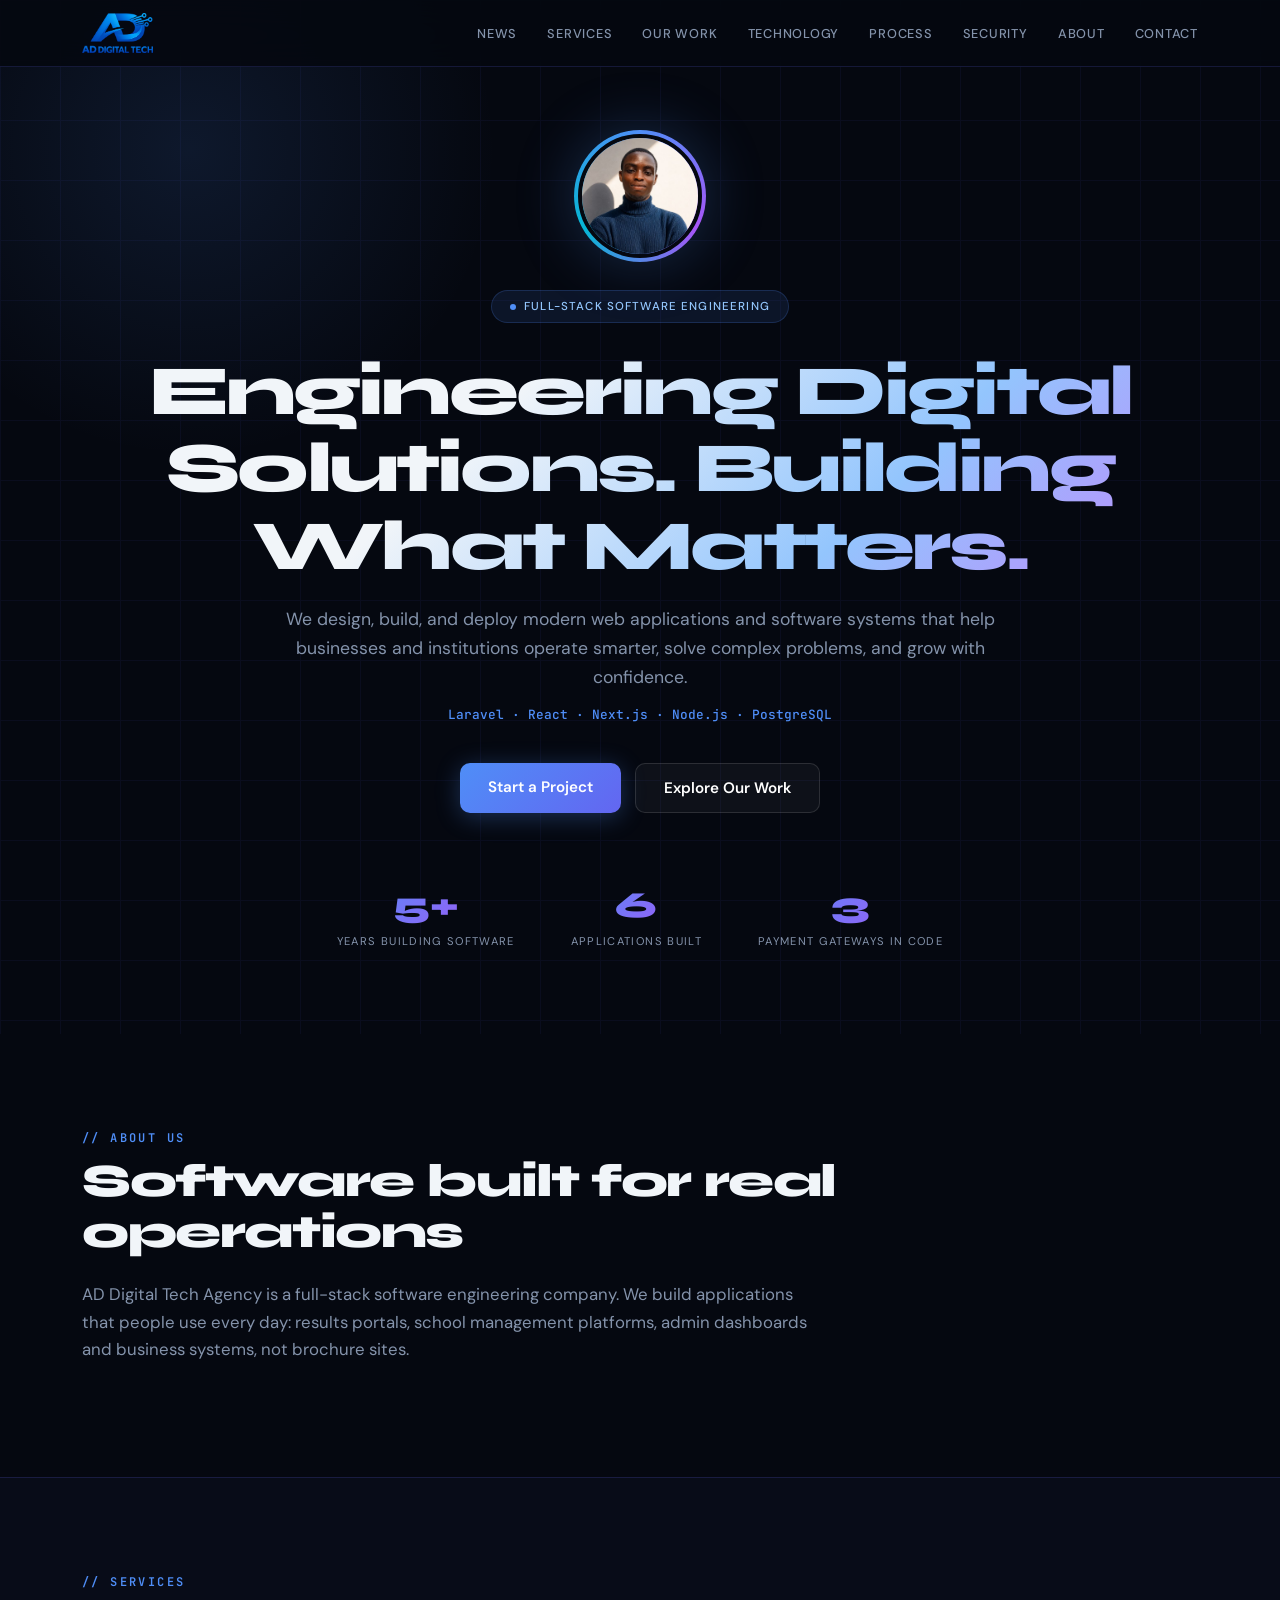
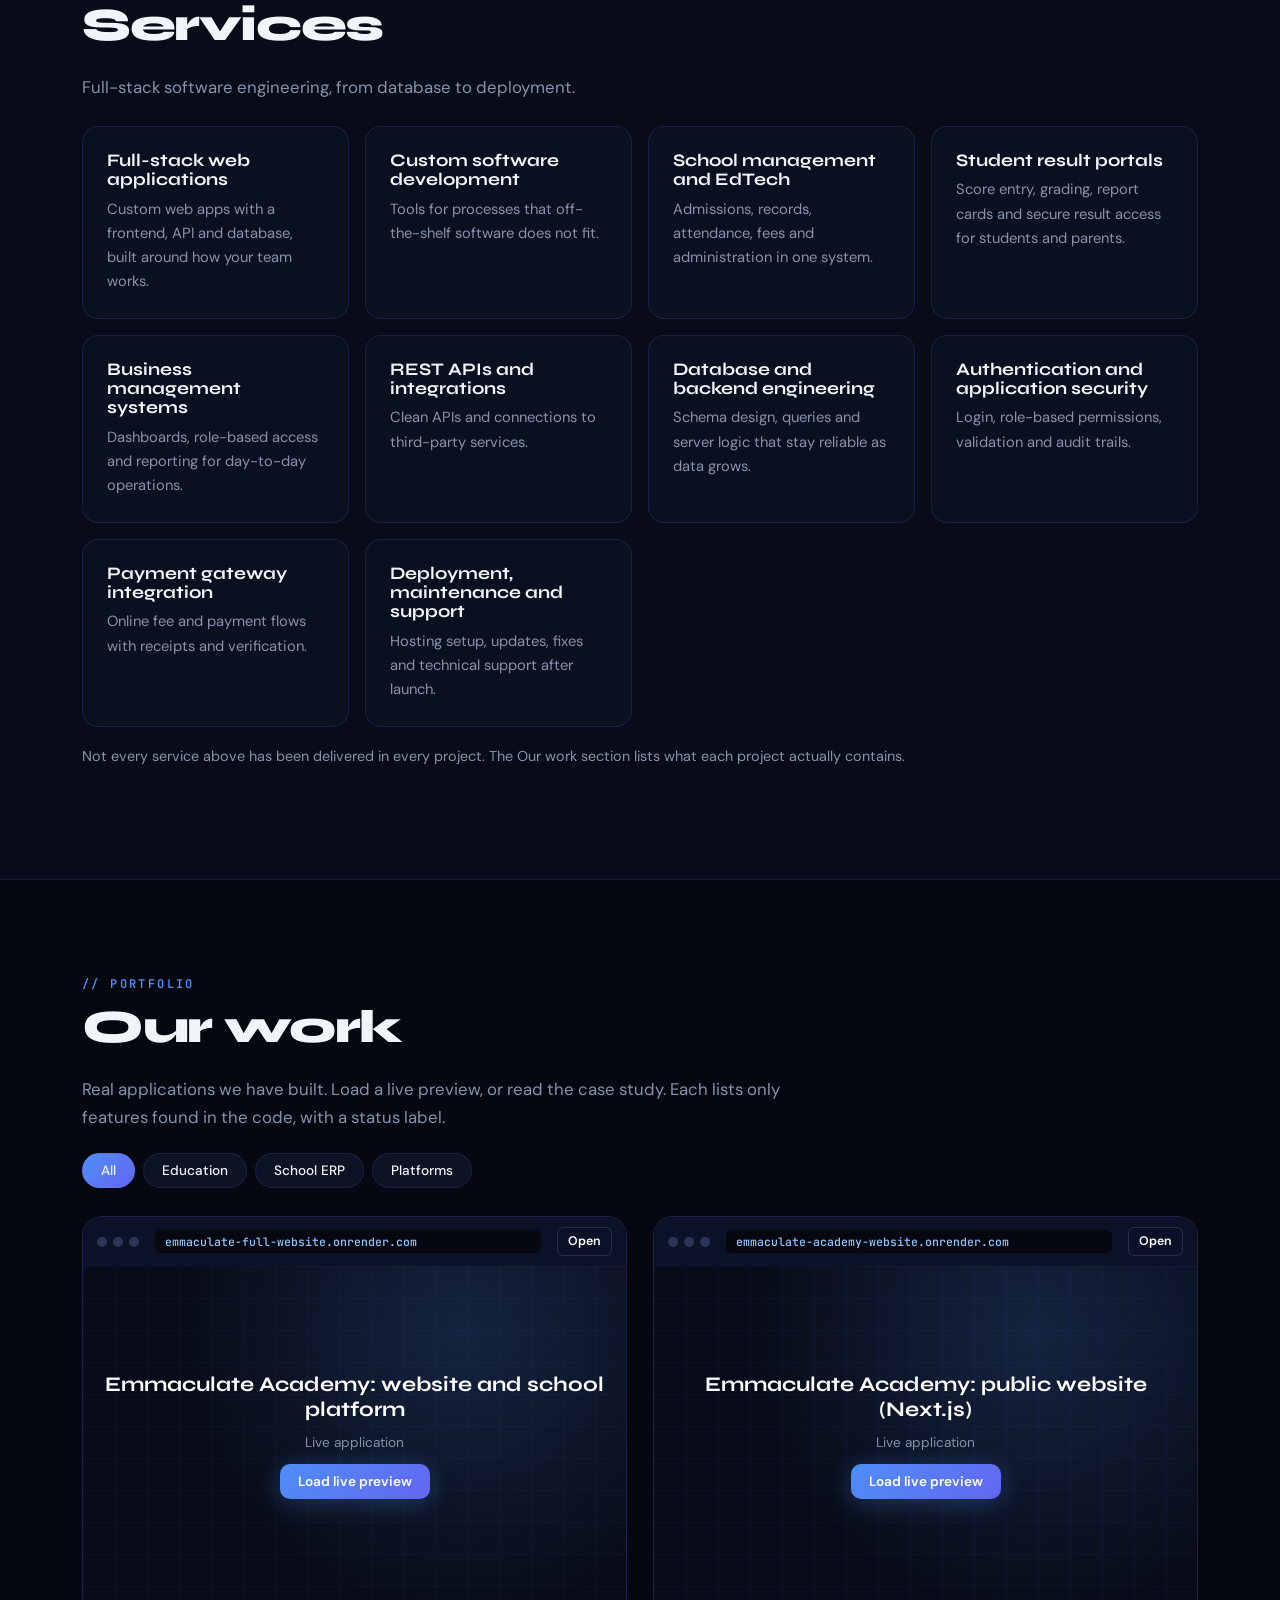
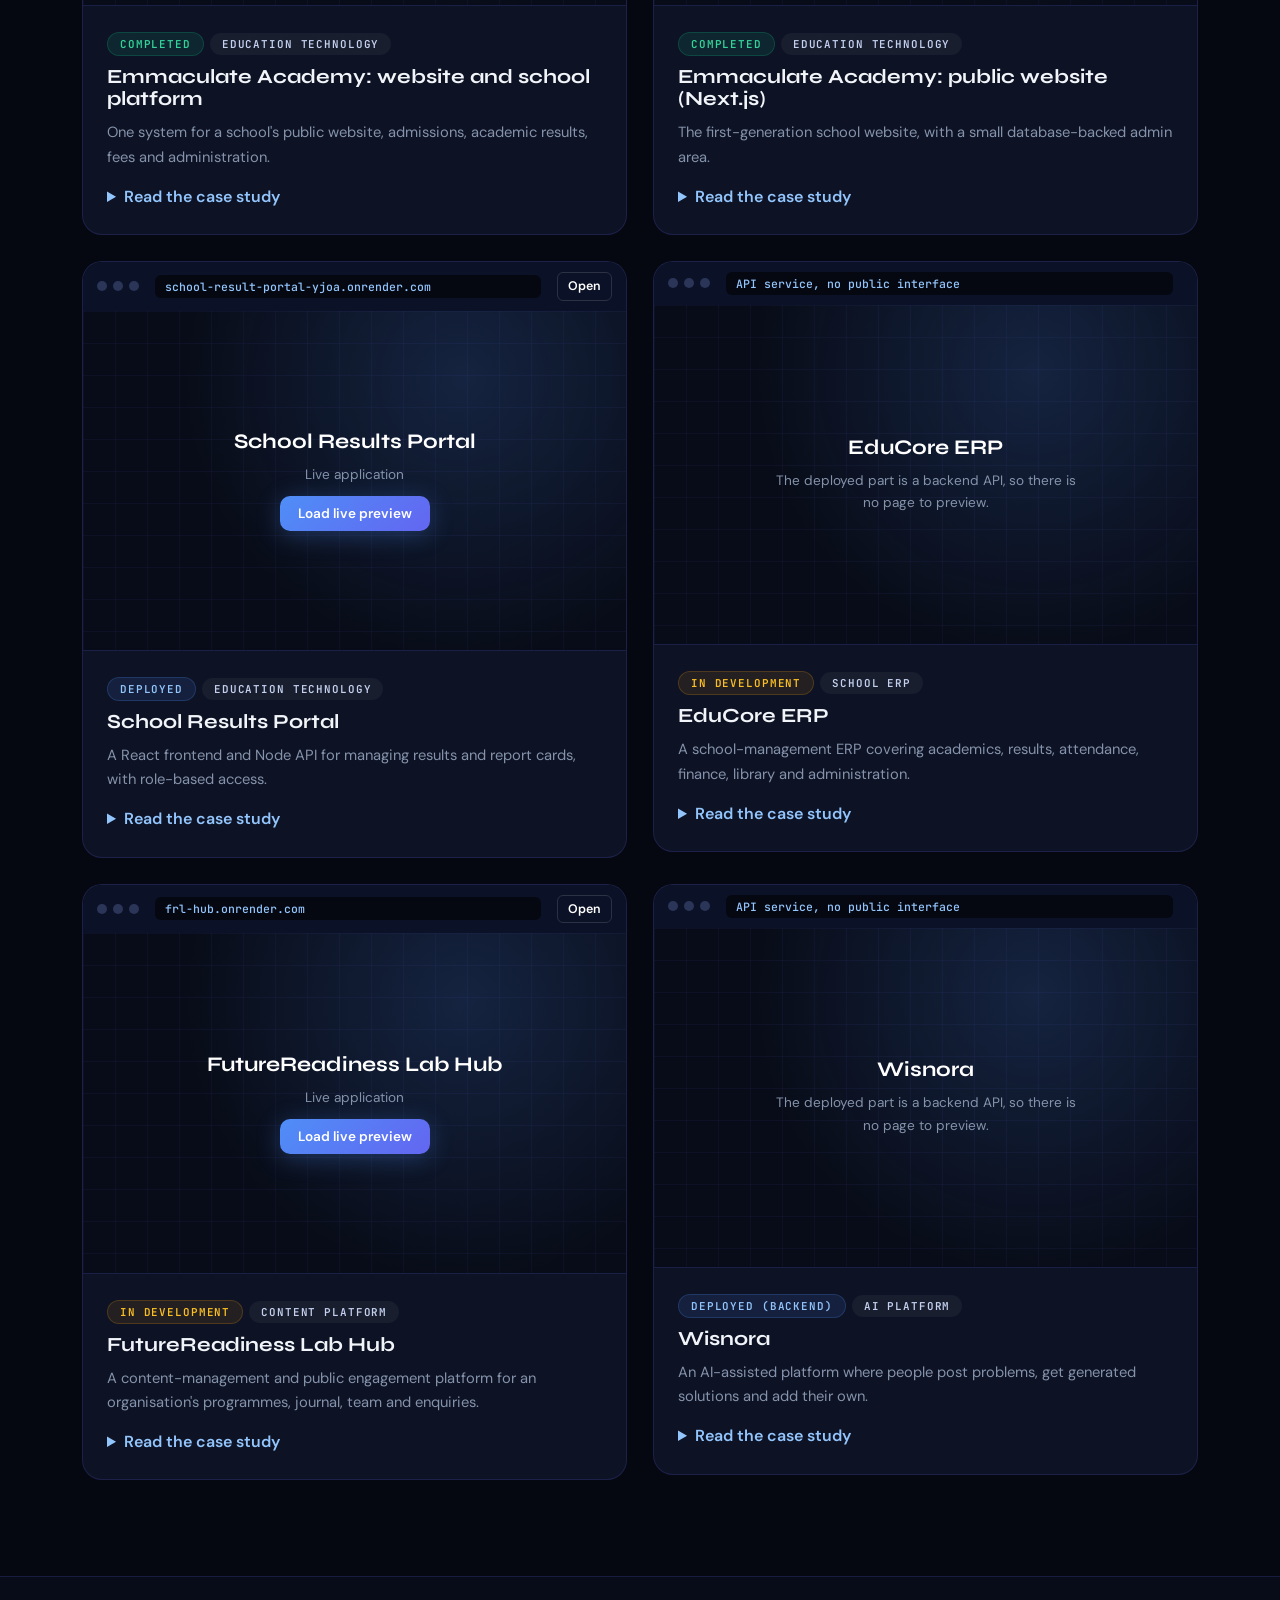
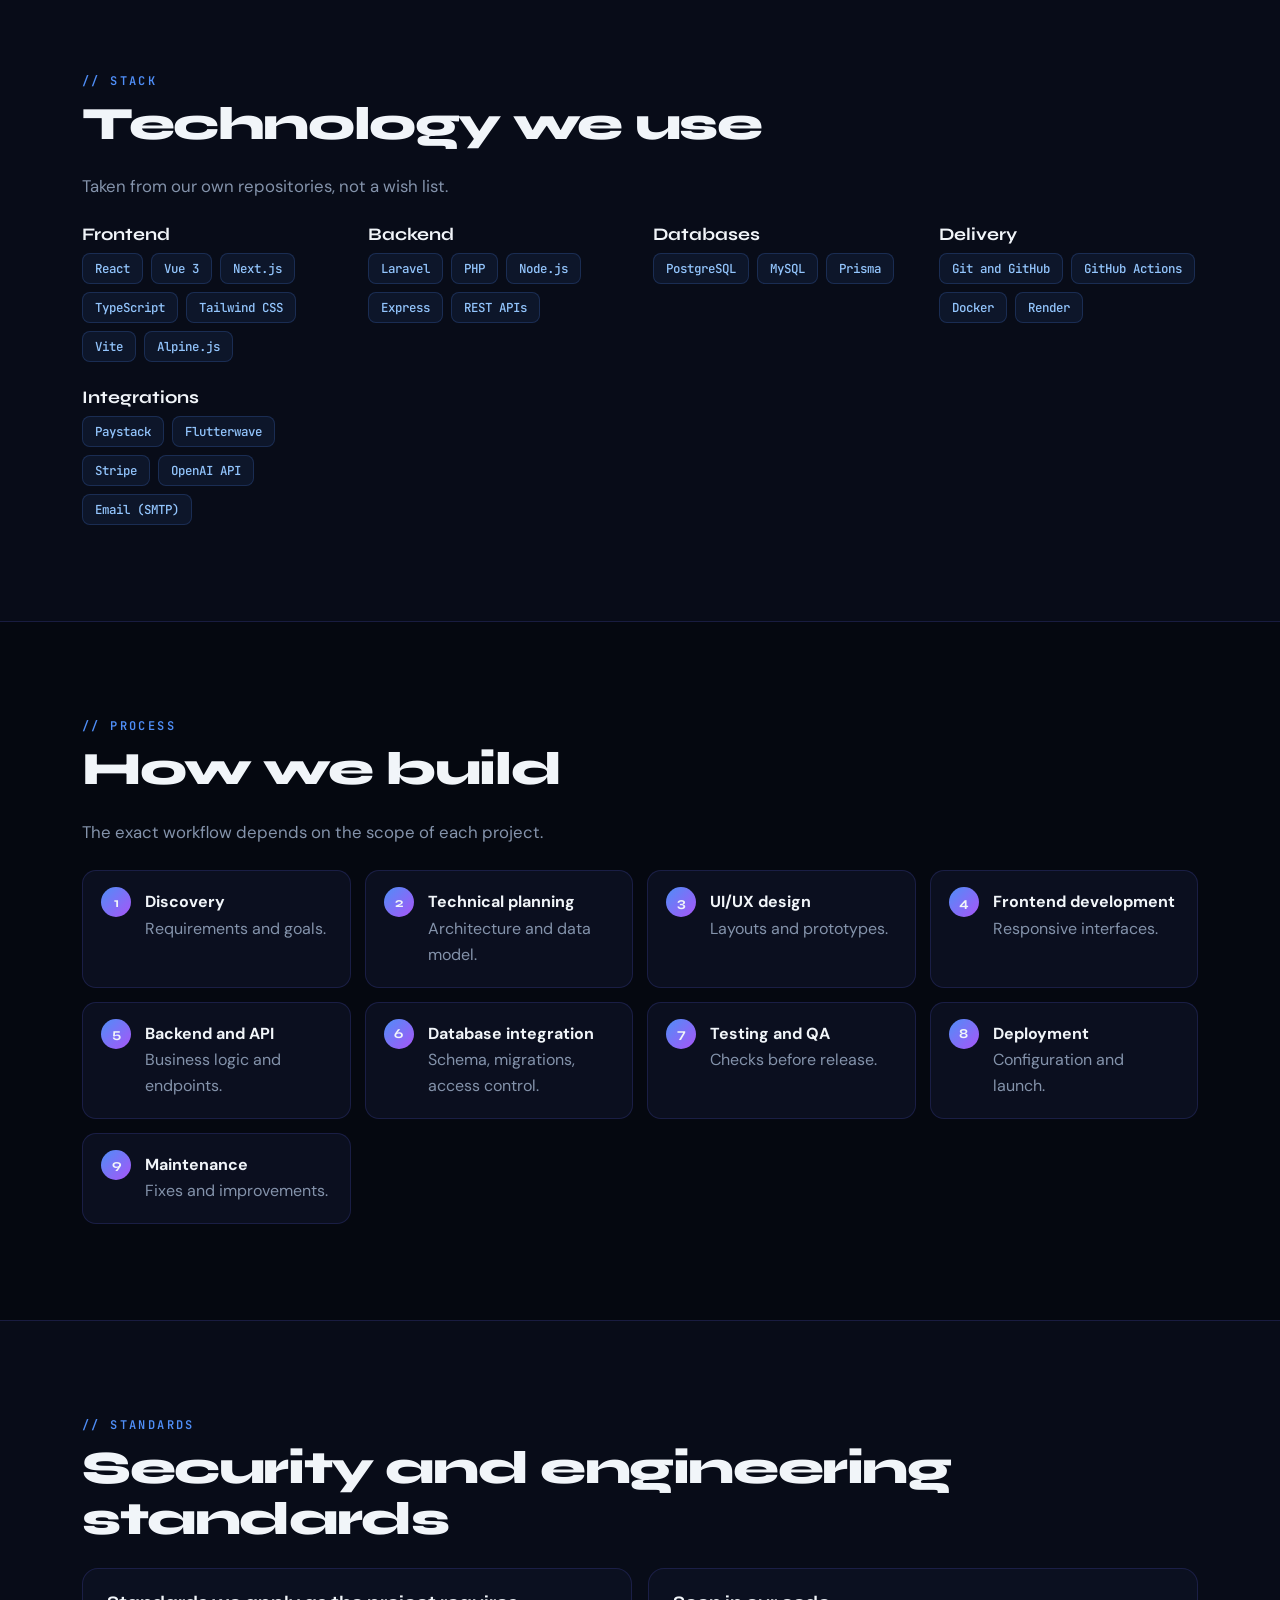
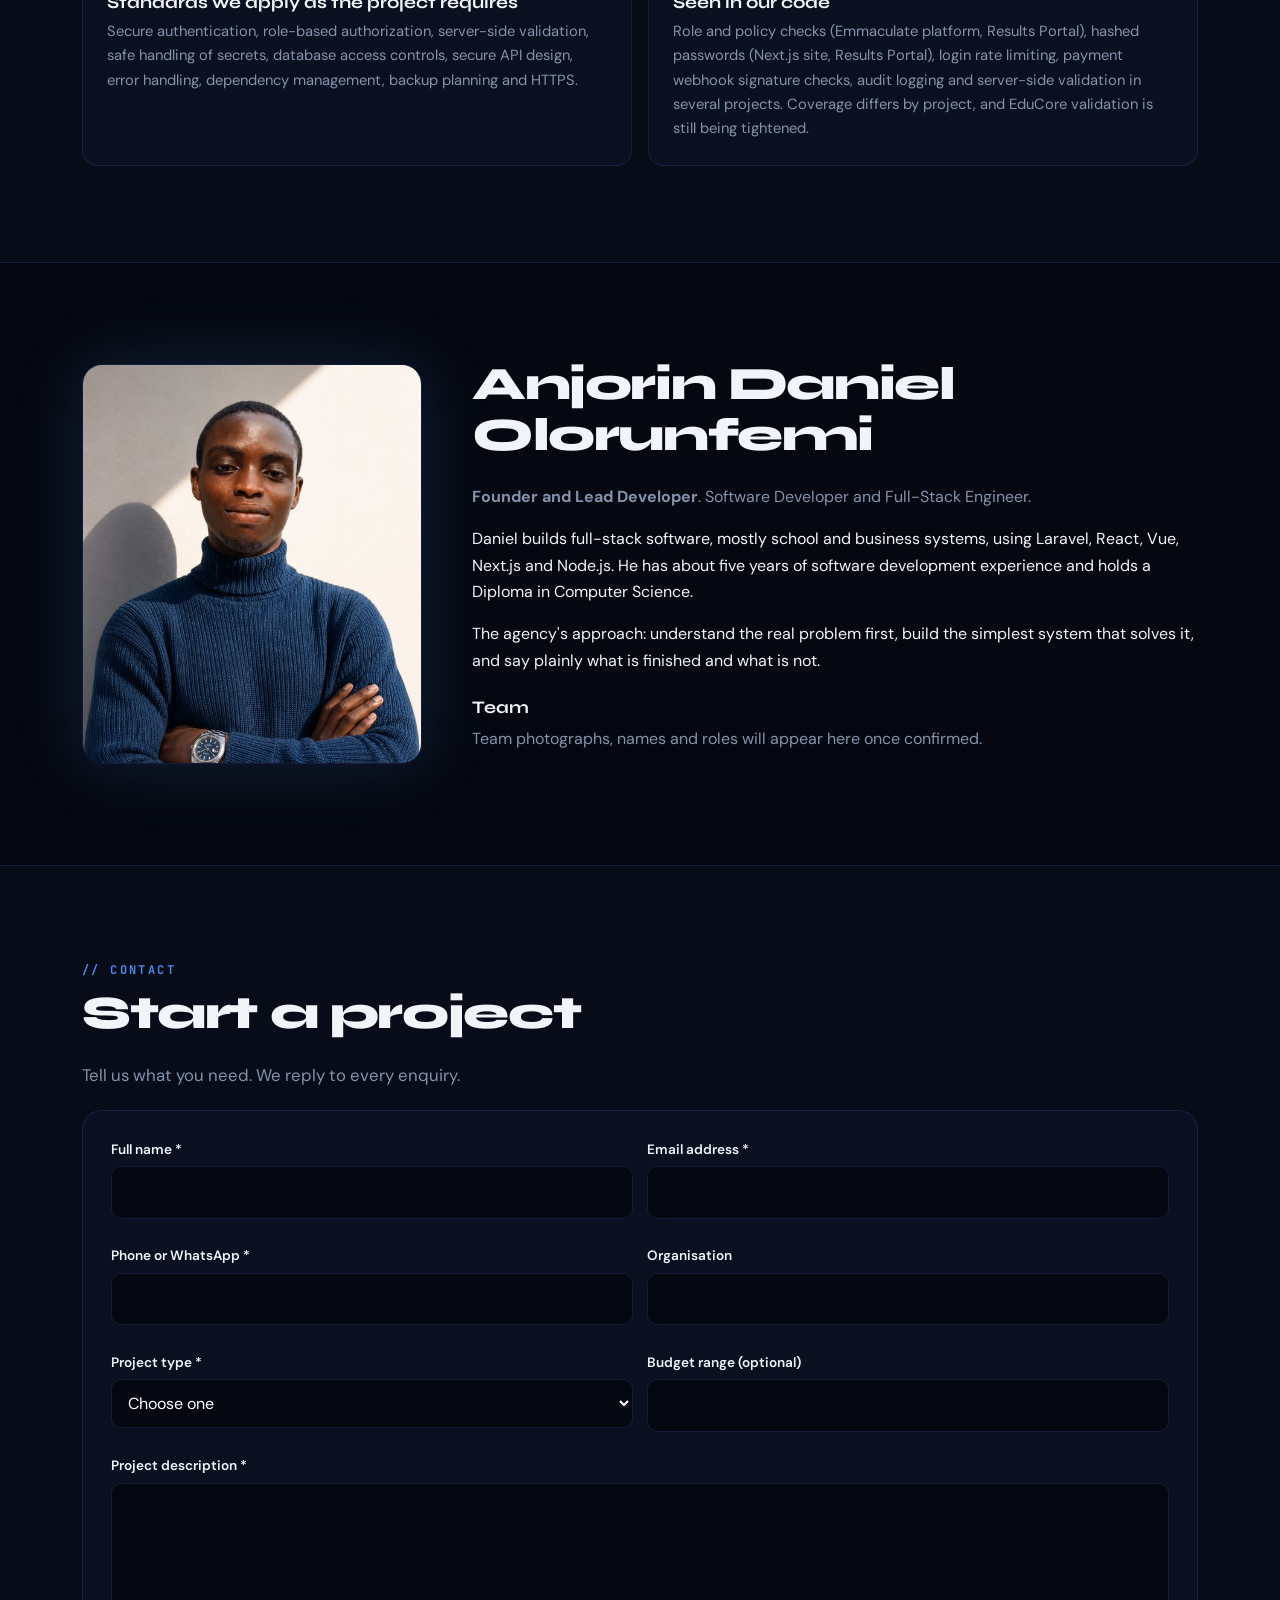
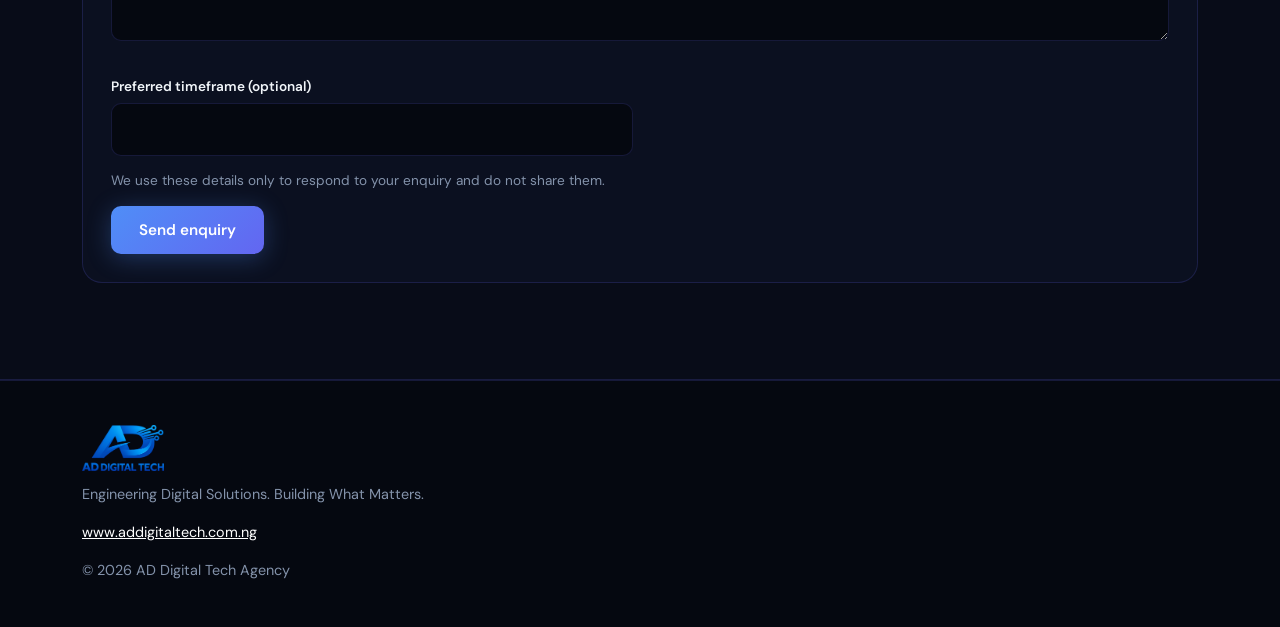
==== index.html @ 88098515 "Add portfolio" ====
<!DOCTYPE html>
<html lang="en">
<head>
<meta charset="utf-8">
<meta name="viewport" content="width=device-width, initial-scale=1, viewport-fit=cover">
<title>AD Digital Tech Agency | Full-Stack Software Engineering</title>
<meta name="description" content="AD Digital Tech Agency designs, builds and deploys web applications and software systems for schools, businesses and organisations.">
<meta property="og:title" content="AD Digital Tech Agency">
<meta property="og:description" content="Engineering Digital Solutions. Building What Matters.">
<meta property="og:type" content="website">
<meta property="og:url" content="https://www.addigitaltech.com.ng">
<meta name="theme-color" content="#050810">
<link rel="icon" href="assets/favicon.png">
<link rel="alternate" type="application/rss+xml" title="AD Digital Tech news" href="api/feed.php">
<link rel="preconnect" href="https://fonts.googleapis.com">
<link rel="stylesheet" href="https://fonts.googleapis.com/css2?family=Syne:wght@700;800&family=DM+Sans:wght@400;500;600&family=JetBrains+Mono:wght@500;600&display=swap">
<link rel="stylesheet" href="assets/site.css">
</head>
<body>
<header>
<div class="w">
<a href="#top" aria-label="AD Digital Tech home"><img src="assets/logo.png" alt="AD Digital Tech logo" width="72" height="40"></a>
<button class="menu" aria-expanded="false" aria-controls="nav">Menu</button>
<nav id="nav" aria-label="Main"><ul>
<li><a href="#news">News</a></li><li><a href="#services">Services</a></li><li><a href="#work">Our work</a></li><li><a href="#stack">Technology</a></li><li><a href="#process">Process</a></li><li><a href="#security">Security</a></li><li><a href="#about">About</a></li><li><a href="#contact">Contact</a></li>
</ul></nav>
</div>
</header>
<main id="top">
<div class="hero"><div class="w">
<div class="av"><img src="assets/founder.jpg" alt="Anjorin Daniel Olorunfemi, founder of AD Digital Tech Agency" width="124" height="124"></div>
<div class="badge"><i></i>Full-stack software engineering</div>
<h1>Engineering Digital Solutions. Building What Matters.</h1>
<p class="lead">We design, build, and deploy modern web applications and software systems that help businesses and institutions operate smarter, solve complex problems, and grow with confidence.</p>
<p class="mono">Laravel · React · Next.js · Node.js · PostgreSQL</p>
<div class="cta"><a class="btn p" href="#contact">Start a Project</a><a class="btn s" href="#work">Explore Our Work</a></div>
<div class="stats"><div><b>5+</b><span>Years building software</span></div><div><b>6</b><span>Applications built</span></div><div><b>3</b><span>Payment gateways in code</span></div></div>
</div></div>

<section><div class="w">
<div class="lab">// about us</div><h2>Software built for real operations</h2>
<p class="lead">AD Digital Tech Agency is a full-stack software engineering company. We build applications that people use every day: results portals, school management platforms, admin dashboards and business systems, not brochure sites.</p>
</div></section>

<section id="news" hidden><div class="w">
<div class="lab">// technology news</div>
<div class="rowh"><h2 style="margin:0">Technology news</h2><a href="news.html">All news &rarr;</a></div>
<div class="ng" id="ulist"></div>
</div></section>

<section class="alt" id="services"><div class="w">
<div class="lab">// services</div><h2>Services</h2>
<p class="lead mut">Full-stack software engineering, from database to deployment.</p>
<div class="grid" style="margin-top:24px">
<div class="card"><h3>Full-stack web applications</h3><p>Custom web apps with a frontend, API and database, built around how your team works.</p></div>
<div class="card"><h3>Custom software development</h3><p>Tools for processes that off-the-shelf software does not fit.</p></div>
<div class="card"><h3>School management and EdTech</h3><p>Admissions, records, attendance, fees and administration in one system.</p></div>
<div class="card"><h3>Student result portals</h3><p>Score entry, grading, report cards and secure result access for students and parents.</p></div>
<div class="card"><h3>Business management systems</h3><p>Dashboards, role-based access and reporting for day-to-day operations.</p></div>
<div class="card"><h3>REST APIs and integrations</h3><p>Clean APIs and connections to third-party services.</p></div>
<div class="card"><h3>Database and backend engineering</h3><p>Schema design, queries and server logic that stay reliable as data grows.</p></div>
<div class="card"><h3>Authentication and application security</h3><p>Login, role-based permissions, validation and audit trails.</p></div>
<div class="card"><h3>Payment gateway integration</h3><p>Online fee and payment flows with receipts and verification.</p></div>
<div class="card"><h3>Deployment, maintenance and support</h3><p>Hosting setup, updates, fixes and technical support after launch.</p></div>
</div>
<p class="mut" style="margin-top:18px;font-size:.9rem">Not every service above has been delivered in every project. The Our work section lists what each project actually contains.</p>
</div></section>

<section id="work"><div class="w">
<div class="lab">// portfolio</div><h2>Our work</h2>
<p class="lead mut">Real applications we have built. Load a live preview, or read the case study. Each lists only features found in the code, with a status label.</p>
<div class="filters" role="group" aria-label="Filter projects">
<button aria-pressed="true" data-f="all">All</button><button aria-pressed="false" data-f="edu">Education</button><button aria-pressed="false" data-f="erp">School ERP</button><button aria-pressed="false" data-f="platform">Platforms</button>
</div>

<div class="pg"><article class="proj" data-c="edu"><div class="frame"><div class="chrome"><i></i><i></i><i></i><span class="url">emmaculate-full-website.onrender.com</span><a href="https://emmaculate-full-website.onrender.com" target="_blank" rel="noopener" aria-label="Open Emmaculate Academy: website and school platform in a new tab">Open</a></div><div class="vp" data-src="https://emmaculate-full-website.onrender.com" data-name="Emmaculate Academy: website and school platform"><div class="ph"><b>Emmaculate Academy: website and school platform</b><span>Live application</span><button class="btn p load" type="button">Load live preview</button></div></div></div><div class="body">
<span class="tag live">Completed</span><span class="tag">Education technology</span>
<h3>Emmaculate Academy: website and school platform</h3>
<p>One system for a school's public website, admissions, academic results, fees and administration.</p>
<details><summary>Read the case study</summary>
<dl>
<dt>Problem</dt><dd>Schools often split their website, results and fee collection across separate tools, so staff re-enter data and parents struggle to find information.</dd>
<dt>Solution</dt><dd>A Laravel platform with an editable public site, role-based admin, result publishing and online payments, built as the successor to our earlier Next.js school website.</dd>
<dt>Features in the code</dt>
<dd><ul><li>Editable public website and news/events through a Filament admin</li><li>Roles for Super Admin, Website Admin, Content Editor, Results Admin, Finance Admin, Teacher, Student and Parent</li><li>Student records with IDs and CSV import, classes and academic sessions</li><li>Result entry, grading, positions, cumulative results, remarks and publishing</li><li>Student and parent result checking, PIN slips and report-card PDFs</li><li>Paystack and Flutterwave payment flows with receipts, and fee-based result holds</li><li>Promotion and graduation archive, audit logging, newsletter and email</li></ul></dd>
<dt>Engineering notes</dt><dd>Domain-oriented Laravel code; separate public, admin, portal, API and webhook routes; policies and server-side role checks; payment verification with webhook signature and idempotency handling; automated tests on SQLite, MySQL and PostgreSQL through GitHub Actions.</dd>
<dt>Technologies</dt><dd>Laravel 12, PHP 8.3, Blade, Tailwind CSS, Alpine.js, Vite, MySQL/PostgreSQL, Filament, Docker</dd>
<dt>Public site</dt><dd><a href="https://www.emmaculateacademy.com" rel="noopener">emmaculateacademy.com</a></dd>
</dl></details>
</div></article>

<article class="proj" data-c="edu"><div class="frame"><div class="chrome"><i></i><i></i><i></i><span class="url">emmaculate-academy-website.onrender.com</span><a href="https://emmaculate-academy-website.onrender.com" target="_blank" rel="noopener" aria-label="Open Emmaculate Academy: public website (Next.js) in a new tab">Open</a></div><div class="vp" data-src="https://emmaculate-academy-website.onrender.com" data-name="Emmaculate Academy: public website (Next.js)"><div class="ph"><b>Emmaculate Academy: public website (Next.js)</b><span>Live application</span><button class="btn p load" type="button">Load live preview</button></div></div></div><div class="body">
<span class="tag live">Completed</span><span class="tag">Education technology</span>
<h3>Emmaculate Academy: public website (Next.js)</h3>
<p>The first-generation school website, with a small database-backed admin area.</p>
<details><summary>Read the case study</summary>
<dl>
<dt>Features in the code</dt><dd><ul><li>Responsive pages for academics, admissions, leadership, gallery, news, events, FAQ and contact</li><li>Admin and Editor login, news management, editable site settings and user management</li><li>Contact API with validation and rate limiting, sitemap and Open Graph metadata</li></ul></dd>
<dt>Engineering notes</dt><dd>Zod validation, bcrypt passwords, HttpOnly session cookies, login lockout, audit logging and security headers.</dd>
<dt>Technologies</dt><dd>Next.js 14, React 18, TypeScript, Tailwind CSS, PostgreSQL, Render</dd>
</dl></details>
</div></article>

<article class="proj" data-c="edu"><div class="frame"><div class="chrome"><i></i><i></i><i></i><span class="url">school-result-portal-yjoa.onrender.com</span><a href="https://school-result-portal-yjoa.onrender.com" target="_blank" rel="noopener" aria-label="Open School Results Portal in a new tab">Open</a></div><div class="vp" data-src="https://school-result-portal-yjoa.onrender.com" data-name="School Results Portal"><div class="ph"><b>School Results Portal</b><span>Live application</span><button class="btn p load" type="button">Load live preview</button></div></div></div><div class="body">
<span class="tag dep">Deployed</span><span class="tag">Education technology</span>
<h3>School Results Portal</h3>
<p>A React frontend and Node API for managing results and report cards, with role-based access.</p>
<details><summary>Read the case study</summary>
<dl>
<dt>Problem</dt><dd>Schools need to record scores, compute grades and give students and parents safe access to results.</dd>
<dt>Features in the code</dt><dd><ul><li>JWT login for Admin, Teacher, Student and Parent</li><li>Management of students, teachers, classes, subjects, sessions and terms</li><li>CA1 to CA3 plus exam scoring with configurable grade bands</li><li>Affective and psychomotor ratings, teacher and principal remarks, result publishing</li><li>Cumulative third-term results and printable report cards with class statistics and charts</li><li>Photo and logo uploads, and an optional password-reset email flow</li></ul></dd>
<dt>Engineering notes</dt><dd>Separate frontend and API, PostgreSQL schema, ownership checks so teachers, students and parents see only their own data, hashed passwords, rate limiting and CORS configuration.</dd>
<dt>Technologies</dt><dd>React 18, TypeScript, Vite, Tailwind CSS, Recharts, Node.js, Express, PostgreSQL, Render</dd>
<dt>Note</dt><dd>Report cards print from the browser; there is no server-side PDF generator.</dd>
</dl></details>
</div></article>

<article class="proj" data-c="erp"><div class="frame"><div class="chrome"><i></i><i></i><i></i><span class="url">API service, no public interface</span></div><div class="vp"><div class="ph"><b>EduCore ERP</b><span>The deployed part is a backend API, so there is no page to preview.</span></div></div></div><div class="body">
<span class="tag dev">In development</span><span class="tag">School ERP</span>
<h3>EduCore ERP</h3>
<p>A school-management ERP covering academics, results, attendance, finance, library and administration.</p>
<details><summary>Read the case study</summary>
<dl>
<dt>Features in the code</dt><dd><ul><li>Students, teachers, classes and arms; configurable WAEC-style grading</li><li>Result entry, auto-grading, positions, locking and publishing</li><li>Attendance, invoices and payment records, library borrowing, announcements, course materials</li><li>Role-specific dashboards for admin, teacher, student, parent, accountant and librarian</li></ul></dd>
<dt>Engineering notes</dt><dd>Laravel API with 60+ documented endpoints, Sanctum authentication and a Vue 3 single-page app with role-based route guards.</dd>
<dt>Status</dt><dd>The backend is deployed. Code structure and input validation are still being tidied, and no online payment gateway is connected yet.</dd>
<dt>Technologies</dt><dd>Laravel 11, PHP 8.2, Vue 3, Pinia, Tailwind CSS, MySQL, Docker</dd>
</dl></details>
</div></article>

<article class="proj" data-c="platform"><div class="frame"><div class="chrome"><i></i><i></i><i></i><span class="url">frl-hub.onrender.com</span><a href="https://frl-hub.onrender.com" target="_blank" rel="noopener" aria-label="Open FutureReadiness Lab Hub in a new tab">Open</a></div><div class="vp" data-src="https://frl-hub.onrender.com" data-name="FutureReadiness Lab Hub"><div class="ph"><b>FutureReadiness Lab Hub</b><span>Live application</span><button class="btn p load" type="button">Load live preview</button></div></div></div><div class="body">
<span class="tag dev">In development</span><span class="tag">Content platform</span>
<h3>FutureReadiness Lab Hub</h3>
<p>A content-management and public engagement platform for an organisation's programmes, journal, team and enquiries.</p>
<details><summary>Read the case study</summary>
<dl>
<dt>Features in the code</dt><dd><ul><li>Admin login with a capability-based permission matrix and audit logs</li><li>Journal workflow from draft to publication, with a rich-text editor and version history</li><li>Programmes, events, resources, enquiries, partnership pipeline and team applications</li><li>Team IDs with QR verification and printable ID cards</li></ul></dd>
<dt>Technologies</dt><dd>Next.js, React, TypeScript, Prisma, PostgreSQL, NextAuth, Tailwind CSS</dd>
<dt>Status</dt><dd>Features are built, but the project is not production-ready. Email delivery and persistent file storage still need to be set up.</dd>
</dl></details>
</div></article>
<article class="proj" data-c="platform"><div class="frame"><div class="chrome"><i></i><i></i><i></i><span class="url">API service, no public interface</span></div><div class="vp"><div class="ph"><b>Wisnora</b><span>The deployed part is a backend API, so there is no page to preview.</span></div></div></div><div class="body">
<span class="tag dep">Deployed (backend)</span><span class="tag">AI platform</span>
<h3>Wisnora</h3>
<p>An AI-assisted platform where people post problems, get generated solutions and add their own.</p>
<details><summary>Read the case study</summary>
<dl>
<dt>Problem</dt><dd>People who face a problem often get scattered advice. Wisnora brings AI-generated answers and community solutions into one place.</dd>
<dt>Features in the code</dt><dd><ul><li>Registration, login and JWT-protected accounts</li><li>Problem posting, AI solution generation, community solutions, upvotes, comments and notifications</li><li>Stripe subscription checkout with a webhook route for premium features</li><li>Admin area with statistics, user and problem management and user banning</li></ul></dd>
<dt>Engineering notes</dt><dd>Separate Express API and Next.js frontend; Helmet, restricted CORS, global and login rate limits, input validation, bcrypt passwords and parameterised PostgreSQL queries.</dd>
<dt>Technologies</dt><dd>Next.js 14, React 18, Tailwind CSS, Node.js, Express, PostgreSQL, OpenAI API, Stripe, Render</dd>
<dt>Status</dt><dd>The backend is deployed. Moderation depth, AI cost controls and monitoring are not yet established.</dd>
</dl></details></div></article>
</div><p id="empty" class="mut" hidden>No projects in this category yet.</p>
</div></section>

<section class="alt" id="stack"><div class="w">
<div class="lab">// stack</div><h2>Technology we use</h2>
<p class="lead mut">Taken from our own repositories, not a wish list.</p>
<div class="stack" style="margin-top:24px">
<div><h3>Frontend</h3><div class="chips"><span>React</span><span>Vue 3</span><span>Next.js</span><span>TypeScript</span><span>Tailwind CSS</span><span>Vite</span><span>Alpine.js</span></div></div>
<div><h3>Backend</h3><div class="chips"><span>Laravel</span><span>PHP</span><span>Node.js</span><span>Express</span><span>REST APIs</span></div></div>
<div><h3>Databases</h3><div class="chips"><span>PostgreSQL</span><span>MySQL</span><span>Prisma</span></div></div>
<div><h3>Delivery</h3><div class="chips"><span>Git and GitHub</span><span>GitHub Actions</span><span>Docker</span><span>Render</span></div></div>
<div><h3>Integrations</h3><div class="chips"><span>Paystack</span><span>Flutterwave</span><span>Stripe</span><span>OpenAI API</span><span>Email (SMTP)</span></div></div>
</div>
</div></section>

<section id="process"><div class="w">
<div class="lab">// process</div><h2>How we build</h2>
<p class="lead mut">The exact workflow depends on the scope of each project.</p>
<ol class="steps" style="margin-top:24px">
<li><b>Discovery</b><br><span class="mut">Requirements and goals.</span></li>
<li><b>Technical planning</b><br><span class="mut">Architecture and data model.</span></li>
<li><b>UI/UX design</b><br><span class="mut">Layouts and prototypes.</span></li>
<li><b>Frontend development</b><br><span class="mut">Responsive interfaces.</span></li>
<li><b>Backend and API</b><br><span class="mut">Business logic and endpoints.</span></li>
<li><b>Database integration</b><br><span class="mut">Schema, migrations, access control.</span></li>
<li><b>Testing and QA</b><br><span class="mut">Checks before release.</span></li>
<li><b>Deployment</b><br><span class="mut">Configuration and launch.</span></li>
<li><b>Maintenance</b><br><span class="mut">Fixes and improvements.</span></li>
</ol>
</div></section>

<section class="alt" id="security"><div class="w">
<div class="lab">// standards</div><h2>Security and engineering standards</h2>
<div class="grid" style="margin-top:20px">
<div class="card"><h3>Standards we apply as the project requires</h3><p>Secure authentication, role-based authorization, server-side validation, safe handling of secrets, database access controls, secure API design, error handling, dependency management, backup planning and HTTPS.</p></div>
<div class="card"><h3>Seen in our code</h3><p>Role and policy checks (Emmaculate platform, Results Portal), hashed passwords (Next.js site, Results Portal), login rate limiting, payment webhook signature checks, audit logging and server-side validation in several projects. Coverage differs by project, and EduCore validation is still being tightened.</p></div>
</div>
</div></section>

<section id="about"><div class="w founder">
<img src="assets/founder.jpg" alt="Portrait of Anjorin Daniel Olorunfemi, founder of AD Digital Tech Agency" width="320" height="400" loading="lazy">
<div>
<h2>Anjorin Daniel Olorunfemi</h2>
<p class="mut"><b>Founder and Lead Developer</b>. Software Developer and Full-Stack Engineer.</p>
<p>Daniel builds full-stack software, mostly school and business systems, using Laravel, React, Vue, Next.js and Node.js. He has about five years of software development experience and holds a Diploma in Computer Science.</p>
<p>The agency's approach: understand the real problem first, build the simplest system that solves it, and say plainly what is finished and what is not.</p>
<h3 style="margin-top:24px">Team</h3>
<p class="mut">Team photographs, names and roles will appear here once confirmed.</p>
</div>
</div></section>

<section class="alt" id="contact"><div class="w">
<div class="lab">// contact</div><h2>Start a project</h2>
<p class="lead mut">Tell us what you need. We reply to every enquiry.</p>
<form id="f" novalidate style="margin-top:20px">
<div class="h"><label for="n">Full name *</label><input id="n" name="n" autocomplete="name" required><span class="err" data-for="n"></span></div>
<div class="h"><label for="e">Email address *</label><input id="e" name="e" type="email" autocomplete="email" required><span class="err" data-for="e"></span></div>
<div class="h"><label for="p">Phone or WhatsApp *</label><input id="p" name="p" type="tel" autocomplete="tel" required><span class="err" data-for="p"></span></div>
<div class="h"><label for="o">Organisation</label><input id="o" name="o" autocomplete="organization"></div>
<div class="h"><label for="t">Project type *</label><select id="t" name="t" required><option value="">Choose one</option><option>School management system</option><option>Result portal</option><option>Business management system</option><option>Web application</option><option>API or integration</option><option>Payment integration</option><option>Other</option></select><span class="err" data-for="t"></span></div>
<div class="h"><label for="b">Budget range (optional)</label><input id="b" name="b"></div>
<div class="f"><label for="d">Project description *</label><textarea id="d" name="d" rows="5" required></textarea><span class="err" data-for="d"></span></div>
<div class="h"><label for="w">Preferred timeframe (optional)</label><input id="w" name="w"></div>
<input class="hp" name="website" tabindex="-1" autocomplete="off" aria-hidden="true">
<p class="f mut" style="font-size:.85rem;margin:0">We use these details only to respond to your enquiry and do not share them.</p>
<div class="f"><button class="btn p" type="submit">Send enquiry</button> <a class="btn" id="wa" href="#contact" style="color:var(--blue);display:none">Chat on WhatsApp</a></div>
<div id="note" role="status"></div>
</form>
</div></section>
</main>
<footer><div class="w">
<img src="assets/logo.png" alt="AD Digital Tech" width="82" height="46" loading="lazy">
<p>Engineering Digital Solutions. Building What Matters.</p>
<p><a href="https://www.addigitaltech.com.ng" rel="noopener">www.addigitaltech.com.ng</a></p>
<p>© 2026 AD Digital Tech Agency</p>
</div></footer>
<script src="assets/news.js"></script>
<script>
var CONFIG={whatsapp:""}; // WhatsApp number, digits only with country code
var fb=document.querySelectorAll('.filters button'),pr=document.querySelectorAll('.proj');
fb.forEach(function(b){b.onclick=function(){var f=b.dataset.f,n=0;fb.forEach(function(x){x.setAttribute('aria-pressed',x===b)});pr.forEach(function(p){var s=f==='all'||p.dataset.c===f;p.hidden=!s;if(s)n++});document.getElementById('empty').hidden=n>0}});
document.querySelectorAll('.load').forEach(function(b){b.onclick=function(){var vp=b.closest('.vp'),f=document.createElement('iframe');
f.src=vp.dataset.src;f.title=vp.dataset.name+' live preview';f.loading='lazy';f.setAttribute('sandbox','allow-scripts allow-same-origin allow-forms allow-popups');
var fit=function(){f.style.transform='scale('+vp.clientWidth/1280+')'};fit();addEventListener('resize',fit);
var s=document.createElement('div');s.className='st';s.textContent='Loading. Free hosting can take up to a minute to wake. If it stays blank, the site blocks embedding: use Open.';
vp.appendChild(f);vp.appendChild(s);f.onload=function(){s.remove()};b.parentNode.remove()}});
var form=document.getElementById('f'),note=document.getElementById('note'),t0=Date.now(),sending=false;
if(CONFIG.whatsapp){var wa=document.getElementById('wa');wa.href='https://wa.me/'+CONFIG.whatsapp.replace(/\D/g,'');wa.style.display='inline-block'}
form.addEventListener('submit',function(ev){
ev.preventDefault();if(sending)return;var v=function(k){return form.elements[k].value.trim()},bad=0;
var rules={n:v('n').length>1,e:/^[^@\s]+@[^@\s]+\.[^@\s]+$/.test(v('e')),p:v('p').replace(/\D/g,'').length>=7,t:!!v('t'),d:v('d').length>=20};
var msg={n:'Enter your full name.',e:'Enter a valid email address.',p:'Enter a phone or WhatsApp number.',t:'Choose a project type.',d:'Describe your project in at least 20 characters.'};
Object.keys(rules).forEach(function(k){var s=form.querySelector('[data-for='+k+']');s.textContent=rules[k]?'':msg[k];form.elements[k].setAttribute('aria-invalid',!rules[k]);if(!rules[k])bad++});
if(bad)return;
var sb=form.querySelector('button[type=submit]');sending=true;sb.disabled=true;sb.textContent='Sending...';note.className='';
fetch('api/contact.php',{method:'POST',headers:{'Content-Type':'application/json'},body:JSON.stringify({name:v('n'),email:v('e'),phone:v('p'),org:v('o'),type:v('t'),budget:v('b'),timeframe:v('w'),message:v('d'),website:form.elements.website.value,elapsed:Date.now()-t0})})
.then(function(r){return r.json().then(function(j){if(!r.ok)throw new Error(j.error||'Request failed');return j})})
.then(function(){note.className='show ok';note.textContent='Thank you. Your enquiry has been received and we will reply soon.';form.reset()})
.catch(function(x){note.className='show';note.textContent=(x&&x.message&&x.message!=='Failed to fetch'?x.message:'We could not send your enquiry right now.')+' Please try again, or contact us on WhatsApp.'})
.then(function(){sending=false;sb.disabled=false;sb.textContent='Send enquiry'})});
fetch('api/posts.php?limit=5').then(function(r){if(!r.ok)throw 0;return r.json()}).then(function(j){
if(!j.posts||!j.posts.length)return;var l=document.getElementById('ulist');
j.posts.forEach(function(p,i){l.appendChild(ADNews.card(p,i===0))});document.getElementById('news').hidden=false}).catch(function(){});
</script>
</body>
</html>
---- assets/site.css ----
:root{--bg:#050810;--bg2:#080c18;--surface:#0d1224;--bd:rgba(99,102,241,.18);--blue:#4f8ef7;--ind:#6366f1;--pur:#a855f7;--cy:#06b6d4;--wh:#f1f5f9;--mut:#8493ab;color-scheme:dark;box-sizing:border-box}
*,*::before,*::after{box-sizing:inherit}
html{scroll-behavior:smooth;scroll-padding-top:76px}
body{margin:0;background:var(--bg);color:var(--wh);font:400 16px/1.65 'DM Sans',system-ui,sans-serif;overflow-x:hidden}
img{max-width:100%;display:block}
a{color:#93c5fd}
.w{max-width:1160px;margin:0 auto;padding:0 22px}
section{padding:96px 0}section.alt{background:var(--bg2);border-top:1px solid var(--bd);border-bottom:1px solid var(--bd)}
h1,h2,h3{font-family:Syne,sans-serif;line-height:1.1;margin:0 0 .5em}
h2{font-size:clamp(1.9rem,4.4vw,2.9rem);font-weight:800;letter-spacing:-.03em}
h3{font-size:1.1rem;font-weight:700}
p{margin:0 0 1em}.mut{color:var(--mut)}.lead{font-size:1.05rem;max-width:62ch;color:var(--mut)}
.lab{font:600 .75rem 'JetBrains Mono',monospace;letter-spacing:.2em;color:var(--blue);margin-bottom:10px;text-transform:uppercase}
.gt{background:linear-gradient(135deg,#f1f5f9 30%,#93c5fd 65%,#c084fc);-webkit-background-clip:text;background-clip:text;-webkit-text-fill-color:transparent}
header{position:fixed;top:0;left:0;right:0;z-index:50;background:#050810e6;backdrop-filter:blur(18px);border-bottom:1px solid var(--bd);padding-top:env(safe-area-inset-top,0px)}
header .w{display:flex;align-items:center;justify-content:space-between;height:66px}
header img{height:40px;width:auto}
nav ul{display:flex;gap:30px;list-style:none;margin:0;padding:0}
nav a{color:var(--mut);text-decoration:none;font:500 .8rem 'DM Sans';letter-spacing:.06em;text-transform:uppercase;transition:color .2s}
nav a:hover,nav a:focus-visible{color:#fff}
.menu{display:none;background:none;border:1px solid var(--bd);color:#fff;border-radius:8px;padding:8px 14px;font:inherit;cursor:pointer}
@media(max-width:860px){.menu{display:block}nav{position:absolute;left:0;right:0;top:100%;background:#050810f7;border-bottom:1px solid var(--bd);display:none}nav.open{display:block}nav ul{flex-direction:column;gap:0;padding:8px 22px 18px}nav a{display:block;padding:14px 0;border-bottom:1px solid var(--bd);font-size:.95rem}}
.btn{display:inline-block;border:0;border-radius:10px;padding:14px 28px;font:600 .95rem 'DM Sans',sans-serif;text-decoration:none;cursor:pointer;transition:transform .2s,box-shadow .2s,background .2s}
.btn.p{background:linear-gradient(135deg,#4f8ef7,#6366f1);color:#fff;box-shadow:0 4px 24px #4f8ef74d}.btn.p:hover{transform:translateY(-2px);box-shadow:0 8px 32px #4f8ef76b}
.btn.s{background:#ffffff0a;color:#fff;border:1px solid #ffffff1f}.btn.s:hover{background:#ffffff14}
:focus-visible{outline:3px solid #7fb0ff;outline-offset:2px}
.hero{position:relative;overflow:hidden;min-height:100vh;display:flex;align-items:center;text-align:center;padding:130px 0 80px}
.hero::before{content:"";position:absolute;inset:0;opacity:.06;background:linear-gradient(#6366f1 1px,transparent 1px) 0 0/60px 60px,linear-gradient(90deg,#6366f1 1px,transparent 1px) 0 0/60px 60px}
.hero::after{content:"";position:absolute;width:620px;height:620px;border-radius:50%;background:radial-gradient(circle,#4f8ef71f,transparent 70%);top:-160px;left:-120px;pointer-events:none}
.hero .w{position:relative;z-index:1}
.badge{display:inline-flex;align-items:center;gap:8px;background:#4f8ef71a;border:1px solid #4f8ef733;border-radius:100px;padding:8px 18px;margin-bottom:30px;font:500 .72rem 'DM Sans';color:#93c5fd;letter-spacing:.1em;text-transform:uppercase}
.badge i{width:6px;height:6px;border-radius:50%;background:var(--blue);animation:pl 2s infinite}
@keyframes pl{50%{box-shadow:0 0 0 8px #4f8ef700}0%{box-shadow:0 0 0 0 #4f8ef766}}
.av{width:132px;height:132px;border-radius:50%;margin:0 auto 28px;padding:4px;background:conic-gradient(#4f8ef7,#a855f7,#06b6d4,#4f8ef7);box-shadow:0 0 60px #4f8ef740}
.av img{width:100%;height:100%;border-radius:50%;object-fit:cover;object-position:50% 18%;border:4px solid var(--bg)}
.hero h1{font-size:clamp(2.2rem,6.6vw,4.4rem);font-weight:800;letter-spacing:-.04em;max-width:15ch;margin:0 auto 20px;background:linear-gradient(135deg,#f1f5f9 35%,#93c5fd 70%,#c084fc);-webkit-background-clip:text;background-clip:text;-webkit-text-fill-color:transparent}
.hero .lead{margin:0 auto 14px;font-size:1.1rem}
.mono{font:500 .8rem 'JetBrains Mono',monospace;color:var(--blue);margin-bottom:40px}
.cta{display:flex;gap:14px;flex-wrap:wrap;justify-content:center}
.stats{display:flex;gap:56px;justify-content:center;flex-wrap:wrap;margin-top:70px}
.stats b{display:block;font:800 2.3rem Syne;background:linear-gradient(135deg,#4f8ef7,#a855f7);-webkit-background-clip:text;background-clip:text;-webkit-text-fill-color:transparent}
.stats span{font-size:.7rem;color:var(--mut);text-transform:uppercase;letter-spacing:.12em}
.grid{display:grid;gap:16px;grid-template-columns:repeat(auto-fit,minmax(250px,1fr))}
.card{background:#0d1224cc;border:1px solid var(--bd);border-radius:16px;padding:24px;transition:border-color .2s,transform .2s}
.card:hover{border-color:#4f8ef74d;transform:translateY(-3px)}
.card h3{margin-bottom:.4em}.card p{margin:0;color:var(--mut);font-size:.92rem}
.filters{display:flex;gap:8px;flex-wrap:wrap;margin:22px 0 28px}
.filters button{border:1px solid var(--bd);background:#0d1224;color:var(--wh);border-radius:999px;padding:8px 18px;font:500 .85rem 'DM Sans',sans-serif;cursor:pointer}
.filters button[aria-pressed=true]{background:linear-gradient(135deg,#4f8ef7,#6366f1);border-color:transparent}
.pg{display:grid;gap:26px;grid-template-columns:repeat(auto-fit,minmax(min(100%,460px),1fr));align-items:start}
.proj{background:var(--surface);border:1px solid var(--bd);border-radius:20px;overflow:hidden;margin:0;transition:transform .3s,border-color .3s,box-shadow .3s}
.proj:hover{transform:translateY(-5px);border-color:#4f8ef74d;box-shadow:0 20px 60px #00000080}
.proj[hidden]{display:none}.proj .body{padding:24px}
.proj h3{font-size:1.25rem}.proj .body>p{color:var(--mut);font-size:.92rem}
.frame{background:#0a1022;border-bottom:1px solid var(--bd)}
.chrome{display:flex;align-items:center;gap:6px;padding:10px 14px;background:#0b1126}
.chrome i{width:10px;height:10px;border-radius:50%;background:#2a3558}
.chrome .url{flex:1;margin:0 10px;background:#050810;color:#93c5fd;border-radius:6px;padding:4px 10px;font:500 .72rem 'JetBrains Mono',monospace;white-space:nowrap;overflow:hidden;text-overflow:ellipsis}
.chrome a{color:#fff;font-size:.78rem;font-weight:600;text-decoration:none;border:1px solid #ffffff22;border-radius:6px;padding:3px 10px}
.chrome a:hover{background:#ffffff14}
.vp{position:relative;aspect-ratio:16/10;background:#050810;overflow:hidden}
.vp iframe{position:absolute;top:0;left:0;width:1280px;height:800px;border:0;transform-origin:0 0;background:#fff}
.ph{position:absolute;inset:0;display:flex;flex-direction:column;align-items:center;justify-content:center;gap:10px;text-align:center;padding:20px;color:var(--mut);background:radial-gradient(circle at 70% 20%,#4f8ef72e,transparent 60%),linear-gradient(#6366f10f 1px,transparent 1px) 0 0/32px 32px,linear-gradient(90deg,#6366f10f 1px,transparent 1px) 0 0/32px 32px,#080c18}
.ph b{color:#fff;font:700 1.3rem Syne}.ph span{font-size:.85rem;max-width:34ch}.ph .btn{padding:9px 18px;font-size:.85rem}
.vp .st{position:absolute;left:0;right:0;bottom:0;background:#050810ee;color:var(--mut);font-size:.72rem;padding:6px 12px}
.tag{display:inline-block;font:600 .68rem 'JetBrains Mono',monospace;letter-spacing:.08em;text-transform:uppercase;padding:4px 12px;border-radius:100px;margin:0 6px 10px 0;background:#ffffff0d;color:#c3d1ef}
.tag.live{background:#10b9811f;color:#34d399;border:1px solid #10b98138}.tag.dep{background:#4f8ef71f;color:#93c5fd;border:1px solid #4f8ef738}.tag.dev{background:#f59e0b1a;color:#fbbf24;border:1px solid #f59e0b33}
details summary{cursor:pointer;font-weight:600;color:#93c5fd;margin-top:8px}
details ul{padding-left:20px;margin:8px 0}details dt{font-weight:700;margin-top:12px;color:var(--wh)}details dd{margin:2px 0 0;color:var(--mut);font-size:.92rem}
.chips{display:flex;flex-wrap:wrap;gap:8px}.chips span{background:#4f8ef714;border:1px solid #4f8ef733;color:#93c5fd;border-radius:8px;padding:6px 12px;font:500 .78rem 'JetBrains Mono',monospace}
.stack{display:grid;gap:26px;grid-template-columns:repeat(auto-fit,minmax(240px,1fr))}
.steps{counter-reset:s;list-style:none;padding:0;margin:0;display:grid;gap:14px;grid-template-columns:repeat(auto-fit,minmax(240px,1fr))}
.steps li{counter-increment:s;background:#0d1224cc;border:1px solid var(--bd);border-radius:14px;padding:18px 18px 18px 62px;position:relative}
.steps li::before{content:counter(s);position:absolute;left:18px;top:16px;width:30px;height:30px;border-radius:50%;background:linear-gradient(135deg,#4f8ef7,#a855f7);display:grid;place-items:center;font:700 .85rem Syne}
.founder{display:grid;gap:50px;grid-template-columns:340px 1fr;align-items:center}
@media(max-width:820px){.founder{grid-template-columns:1fr}}
.founder img{border-radius:20px;width:100%;aspect-ratio:4/5;object-fit:cover;object-position:50% 20%;border:1px solid var(--bd);box-shadow:0 0 70px #4f8ef72e}
form{display:grid;gap:14px;grid-template-columns:1fr 1fr;background:#0d1224cc;border:1px solid var(--bd);border-radius:20px;padding:28px}
form .f{grid-column:1/-1}@media(max-width:699px){form{grid-template-columns:1fr;padding:20px}}
label{font-weight:600;font-size:.85rem;display:block;margin-bottom:5px}
input,select,textarea{width:100%;padding:12px;border:1px solid var(--bd);border-radius:10px;background:#050810;color:#fff;font:inherit}
.err{color:#f87171;font-size:.8rem;min-height:1em;display:block}.hp{position:absolute;left:-9999px}
#note{grid-column:1/-1;padding:14px;border-radius:10px;display:none}#note.show{display:block;background:#f59e0b1a;color:#fbbf24}#note.ok{background:#10b9811f;color:#34d399}
footer{border-top:1px solid var(--bd);padding:44px 0 30px;color:var(--mut);font-size:.9rem}
footer img{height:46px;width:auto;margin-bottom:12px}footer a{color:#fff}
@media(prefers-reduced-motion:reduce){*{transition:none!important;animation:none!important;scroll-behavior:auto!important}}

.ng{display:grid;gap:18px;grid-template-columns:repeat(auto-fill,minmax(270px,1fr))}
@media(min-width:760px){.nc.big{grid-column:span 2}.nc.big img,.nc.big .nph{aspect-ratio:21/9}}
.nc{display:block;background:var(--surface);border:1px solid var(--bd);border-radius:16px;overflow:hidden;text-decoration:none;color:inherit;transition:transform .25s,border-color .25s}
.nc:hover,.nc:focus-visible{transform:translateY(-4px);border-color:#4f8ef75c}
.nc img,.nph{width:100%;aspect-ratio:16/9;object-fit:cover;display:block;background:#0b1126}
.nph{display:grid;place-items:center;font:700 1rem Syne;color:#4f8ef7;background:radial-gradient(circle at 70% 20%,#4f8ef733,transparent 60%),#0b1126}
.nc .nb{padding:18px}.nc h3{font-size:1.1rem;margin:.2em 0 .4em}.nc p{color:var(--mut);font-size:.9rem;margin:0 0 8px}.nc time{font:500 .72rem 'JetBrains Mono',monospace;color:var(--mut)}
.rowh{display:flex;justify-content:space-between;align-items:flex-end;gap:12px;flex-wrap:wrap;margin-bottom:24px}
.page{padding:120px 0 80px;min-height:70vh}
.art{max-width:760px;margin:0 auto}.art h1{font:800 clamp(1.9rem,5vw,3rem) Syne;letter-spacing:-.03em;line-height:1.1;margin:.3em 0}
.art img{width:100%;border-radius:16px;margin:20px 0;border:1px solid var(--bd)}.art p{font-size:1.05rem;line-height:1.8}
.ghost{color:var(--mut);padding:40px 0;text-align:center}
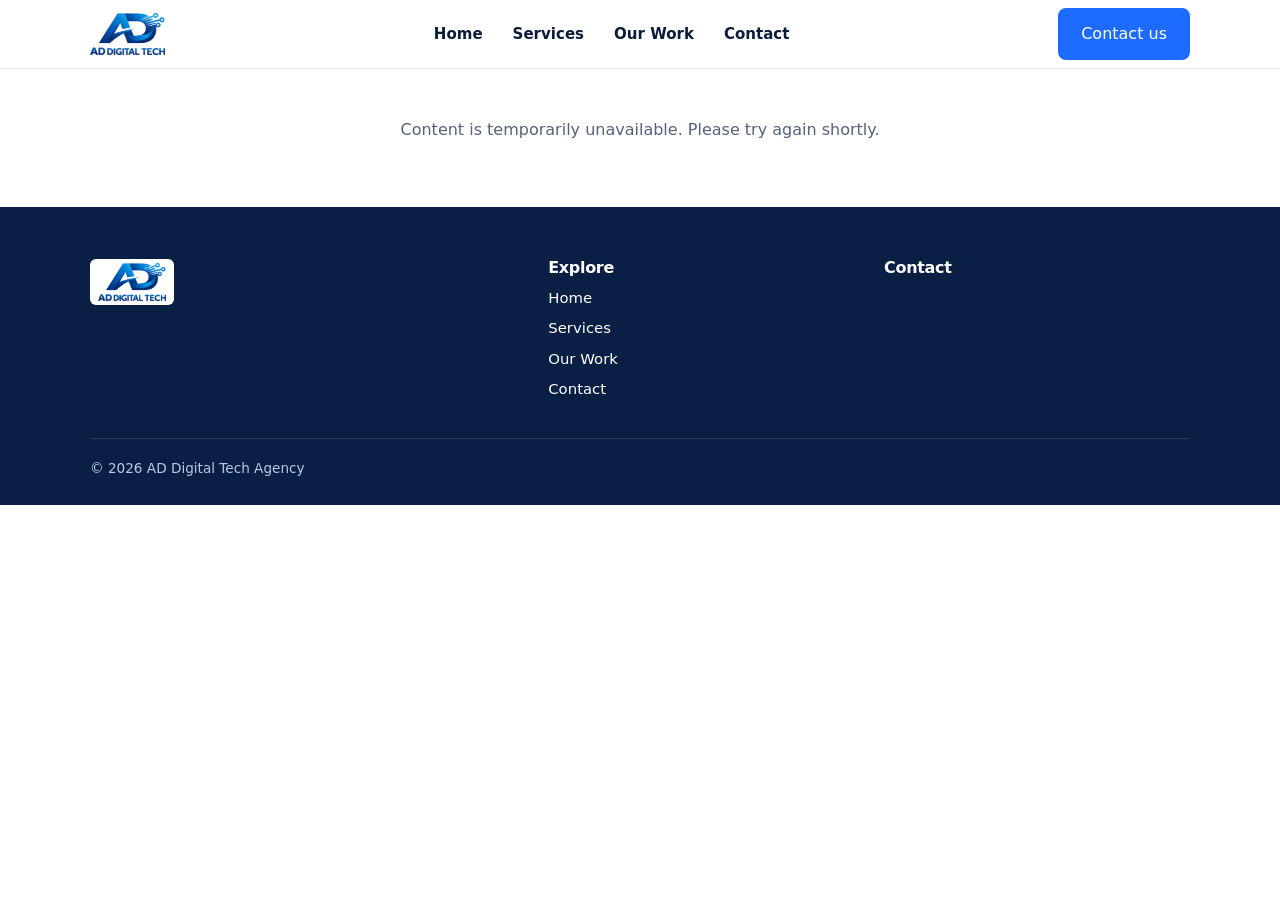
==== commit 9e6a9ed2: "Corporate website with admin-managed content" ====
--- a/index.html
+++ b/index.html
@@ -1,259 +1,15 @@
 <!DOCTYPE html>
-<html lang="en">
-<head>
-<meta charset="utf-8">
-<meta name="viewport" content="width=device-width, initial-scale=1, viewport-fit=cover">
-<title>AD Digital Tech Agency | Full-Stack Software Engineering</title>
-<meta name="description" content="AD Digital Tech Agency designs, builds and deploys web applications and software systems for schools, businesses and organisations.">
-<meta property="og:title" content="AD Digital Tech Agency">
-<meta property="og:description" content="Engineering Digital Solutions. Building What Matters.">
-<meta property="og:type" content="website">
-<meta property="og:url" content="https://www.addigitaltech.com.ng">
-<meta name="theme-color" content="#050810">
+<html lang="en"><head><meta charset="utf-8"><meta name="viewport" content="width=device-width, initial-scale=1, viewport-fit=cover">
+<title>AD Digital Tech Agency | Software Development Company</title>
+<meta name="description" content="AD Digital Tech Agency is a software development company building business websites, school websites, result portals and custom web applications.">
 <link rel="icon" href="assets/favicon.png">
 <link rel="alternate" type="application/rss+xml" title="AD Digital Tech news" href="api/feed.php">
-<link rel="preconnect" href="https://fonts.googleapis.com">
-<link rel="stylesheet" href="https://fonts.googleapis.com/css2?family=Syne:wght@700;800&family=DM+Sans:wght@400;500;600&family=JetBrains+Mono:wght@500;600&display=swap">
-<link rel="stylesheet" href="assets/site.css">
-</head>
-<body>
-<header>
-<div class="w">
-<a href="#top" aria-label="AD Digital Tech home"><img src="assets/logo.png" alt="AD Digital Tech logo" width="72" height="40"></a>
-<button class="menu" aria-expanded="false" aria-controls="nav">Menu</button>
-<nav id="nav" aria-label="Main"><ul>
-<li><a href="#news">News</a></li><li><a href="#services">Services</a></li><li><a href="#work">Our work</a></li><li><a href="#stack">Technology</a></li><li><a href="#process">Process</a></li><li><a href="#security">Security</a></li><li><a href="#about">About</a></li><li><a href="#contact">Contact</a></li>
-</ul></nav>
-</div>
-</header>
-<main id="top">
-<div class="hero"><div class="w">
-<div class="av"><img src="assets/founder.jpg" alt="Anjorin Daniel Olorunfemi, founder of AD Digital Tech Agency" width="124" height="124"></div>
-<div class="badge"><i></i>Full-stack software engineering</div>
-<h1>Engineering Digital Solutions. Building What Matters.</h1>
-<p class="lead">We design, build, and deploy modern web applications and software systems that help businesses and institutions operate smarter, solve complex problems, and grow with confidence.</p>
-<p class="mono">Laravel · React · Next.js · Node.js · PostgreSQL</p>
-<div class="cta"><a class="btn p" href="#contact">Start a Project</a><a class="btn s" href="#work">Explore Our Work</a></div>
-<div class="stats"><div><b>5+</b><span>Years building software</span></div><div><b>6</b><span>Applications built</span></div><div><b>3</b><span>Payment gateways in code</span></div></div>
-</div></div>
-
-<section><div class="w">
-<div class="lab">// about us</div><h2>Software built for real operations</h2>
-<p class="lead">AD Digital Tech Agency is a full-stack software engineering company. We build applications that people use every day: results portals, school management platforms, admin dashboards and business systems, not brochure sites.</p>
-</div></section>
-
-<section id="news" hidden><div class="w">
-<div class="lab">// technology news</div>
-<div class="rowh"><h2 style="margin:0">Technology news</h2><a href="news.html">All news &rarr;</a></div>
-<div class="ng" id="ulist"></div>
-</div></section>
-
-<section class="alt" id="services"><div class="w">
-<div class="lab">// services</div><h2>Services</h2>
-<p class="lead mut">Full-stack software engineering, from database to deployment.</p>
-<div class="grid" style="margin-top:24px">
-<div class="card"><h3>Full-stack web applications</h3><p>Custom web apps with a frontend, API and database, built around how your team works.</p></div>
-<div class="card"><h3>Custom software development</h3><p>Tools for processes that off-the-shelf software does not fit.</p></div>
-<div class="card"><h3>School management and EdTech</h3><p>Admissions, records, attendance, fees and administration in one system.</p></div>
-<div class="card"><h3>Student result portals</h3><p>Score entry, grading, report cards and secure result access for students and parents.</p></div>
-<div class="card"><h3>Business management systems</h3><p>Dashboards, role-based access and reporting for day-to-day operations.</p></div>
-<div class="card"><h3>REST APIs and integrations</h3><p>Clean APIs and connections to third-party services.</p></div>
-<div class="card"><h3>Database and backend engineering</h3><p>Schema design, queries and server logic that stay reliable as data grows.</p></div>
-<div class="card"><h3>Authentication and application security</h3><p>Login, role-based permissions, validation and audit trails.</p></div>
-<div class="card"><h3>Payment gateway integration</h3><p>Online fee and payment flows with receipts and verification.</p></div>
-<div class="card"><h3>Deployment, maintenance and support</h3><p>Hosting setup, updates, fixes and technical support after launch.</p></div>
-</div>
-<p class="mut" style="margin-top:18px;font-size:.9rem">Not every service above has been delivered in every project. The Our work section lists what each project actually contains.</p>
-</div></section>
-
-<section id="work"><div class="w">
-<div class="lab">// portfolio</div><h2>Our work</h2>
-<p class="lead mut">Real applications we have built. Load a live preview, or read the case study. Each lists only features found in the code, with a status label.</p>
-<div class="filters" role="group" aria-label="Filter projects">
-<button aria-pressed="true" data-f="all">All</button><button aria-pressed="false" data-f="edu">Education</button><button aria-pressed="false" data-f="erp">School ERP</button><button aria-pressed="false" data-f="platform">Platforms</button>
-</div>
-
-<div class="pg"><article class="proj" data-c="edu"><div class="frame"><div class="chrome"><i></i><i></i><i></i><span class="url">emmaculate-full-website.onrender.com</span><a href="https://emmaculate-full-website.onrender.com" target="_blank" rel="noopener" aria-label="Open Emmaculate Academy: website and school platform in a new tab">Open</a></div><div class="vp" data-src="https://emmaculate-full-website.onrender.com" data-name="Emmaculate Academy: website and school platform"><div class="ph"><b>Emmaculate Academy: website and school platform</b><span>Live application</span><button class="btn p load" type="button">Load live preview</button></div></div></div><div class="body">
-<span class="tag live">Completed</span><span class="tag">Education technology</span>
-<h3>Emmaculate Academy: website and school platform</h3>
-<p>One system for a school's public website, admissions, academic results, fees and administration.</p>
-<details><summary>Read the case study</summary>
-<dl>
-<dt>Problem</dt><dd>Schools often split their website, results and fee collection across separate tools, so staff re-enter data and parents struggle to find information.</dd>
-<dt>Solution</dt><dd>A Laravel platform with an editable public site, role-based admin, result publishing and online payments, built as the successor to our earlier Next.js school website.</dd>
-<dt>Features in the code</dt>
-<dd><ul><li>Editable public website and news/events through a Filament admin</li><li>Roles for Super Admin, Website Admin, Content Editor, Results Admin, Finance Admin, Teacher, Student and Parent</li><li>Student records with IDs and CSV import, classes and academic sessions</li><li>Result entry, grading, positions, cumulative results, remarks and publishing</li><li>Student and parent result checking, PIN slips and report-card PDFs</li><li>Paystack and Flutterwave payment flows with receipts, and fee-based result holds</li><li>Promotion and graduation archive, audit logging, newsletter and email</li></ul></dd>
-<dt>Engineering notes</dt><dd>Domain-oriented Laravel code; separate public, admin, portal, API and webhook routes; policies and server-side role checks; payment verification with webhook signature and idempotency handling; automated tests on SQLite, MySQL and PostgreSQL through GitHub Actions.</dd>
-<dt>Technologies</dt><dd>Laravel 12, PHP 8.3, Blade, Tailwind CSS, Alpine.js, Vite, MySQL/PostgreSQL, Filament, Docker</dd>
-<dt>Public site</dt><dd><a href="https://www.emmaculateacademy.com" rel="noopener">emmaculateacademy.com</a></dd>
-</dl></details>
-</div></article>
-
-<article class="proj" data-c="edu"><div class="frame"><div class="chrome"><i></i><i></i><i></i><span class="url">emmaculate-academy-website.onrender.com</span><a href="https://emmaculate-academy-website.onrender.com" target="_blank" rel="noopener" aria-label="Open Emmaculate Academy: public website (Next.js) in a new tab">Open</a></div><div class="vp" data-src="https://emmaculate-academy-website.onrender.com" data-name="Emmaculate Academy: public website (Next.js)"><div class="ph"><b>Emmaculate Academy: public website (Next.js)</b><span>Live application</span><button class="btn p load" type="button">Load live preview</button></div></div></div><div class="body">
-<span class="tag live">Completed</span><span class="tag">Education technology</span>
-<h3>Emmaculate Academy: public website (Next.js)</h3>
-<p>The first-generation school website, with a small database-backed admin area.</p>
-<details><summary>Read the case study</summary>
-<dl>
-<dt>Features in the code</dt><dd><ul><li>Responsive pages for academics, admissions, leadership, gallery, news, events, FAQ and contact</li><li>Admin and Editor login, news management, editable site settings and user management</li><li>Contact API with validation and rate limiting, sitemap and Open Graph metadata</li></ul></dd>
-<dt>Engineering notes</dt><dd>Zod validation, bcrypt passwords, HttpOnly session cookies, login lockout, audit logging and security headers.</dd>
-<dt>Technologies</dt><dd>Next.js 14, React 18, TypeScript, Tailwind CSS, PostgreSQL, Render</dd>
-</dl></details>
-</div></article>
-
-<article class="proj" data-c="edu"><div class="frame"><div class="chrome"><i></i><i></i><i></i><span class="url">school-result-portal-yjoa.onrender.com</span><a href="https://school-result-portal-yjoa.onrender.com" target="_blank" rel="noopener" aria-label="Open School Results Portal in a new tab">Open</a></div><div class="vp" data-src="https://school-result-portal-yjoa.onrender.com" data-name="School Results Portal"><div class="ph"><b>School Results Portal</b><span>Live application</span><button class="btn p load" type="button">Load live preview</button></div></div></div><div class="body">
-<span class="tag dep">Deployed</span><span class="tag">Education technology</span>
-<h3>School Results Portal</h3>
-<p>A React frontend and Node API for managing results and report cards, with role-based access.</p>
-<details><summary>Read the case study</summary>
-<dl>
-<dt>Problem</dt><dd>Schools need to record scores, compute grades and give students and parents safe access to results.</dd>
-<dt>Features in the code</dt><dd><ul><li>JWT login for Admin, Teacher, Student and Parent</li><li>Management of students, teachers, classes, subjects, sessions and terms</li><li>CA1 to CA3 plus exam scoring with configurable grade bands</li><li>Affective and psychomotor ratings, teacher and principal remarks, result publishing</li><li>Cumulative third-term results and printable report cards with class statistics and charts</li><li>Photo and logo uploads, and an optional password-reset email flow</li></ul></dd>
-<dt>Engineering notes</dt><dd>Separate frontend and API, PostgreSQL schema, ownership checks so teachers, students and parents see only their own data, hashed passwords, rate limiting and CORS configuration.</dd>
-<dt>Technologies</dt><dd>React 18, TypeScript, Vite, Tailwind CSS, Recharts, Node.js, Express, PostgreSQL, Render</dd>
-<dt>Note</dt><dd>Report cards print from the browser; there is no server-side PDF generator.</dd>
-</dl></details>
-</div></article>
-
-<article class="proj" data-c="erp"><div class="frame"><div class="chrome"><i></i><i></i><i></i><span class="url">API service, no public interface</span></div><div class="vp"><div class="ph"><b>EduCore ERP</b><span>The deployed part is a backend API, so there is no page to preview.</span></div></div></div><div class="body">
-<span class="tag dev">In development</span><span class="tag">School ERP</span>
-<h3>EduCore ERP</h3>
-<p>A school-management ERP covering academics, results, attendance, finance, library and administration.</p>
-<details><summary>Read the case study</summary>
-<dl>
-<dt>Features in the code</dt><dd><ul><li>Students, teachers, classes and arms; configurable WAEC-style grading</li><li>Result entry, auto-grading, positions, locking and publishing</li><li>Attendance, invoices and payment records, library borrowing, announcements, course materials</li><li>Role-specific dashboards for admin, teacher, student, parent, accountant and librarian</li></ul></dd>
-<dt>Engineering notes</dt><dd>Laravel API with 60+ documented endpoints, Sanctum authentication and a Vue 3 single-page app with role-based route guards.</dd>
-<dt>Status</dt><dd>The backend is deployed. Code structure and input validation are still being tidied, and no online payment gateway is connected yet.</dd>
-<dt>Technologies</dt><dd>Laravel 11, PHP 8.2, Vue 3, Pinia, Tailwind CSS, MySQL, Docker</dd>
-</dl></details>
-</div></article>
-
-<article class="proj" data-c="platform"><div class="frame"><div class="chrome"><i></i><i></i><i></i><span class="url">frl-hub.onrender.com</span><a href="https://frl-hub.onrender.com" target="_blank" rel="noopener" aria-label="Open FutureReadiness Lab Hub in a new tab">Open</a></div><div class="vp" data-src="https://frl-hub.onrender.com" data-name="FutureReadiness Lab Hub"><div class="ph"><b>FutureReadiness Lab Hub</b><span>Live application</span><button class="btn p load" type="button">Load live preview</button></div></div></div><div class="body">
-<span class="tag dev">In development</span><span class="tag">Content platform</span>
-<h3>FutureReadiness Lab Hub</h3>
-<p>A content-management and public engagement platform for an organisation's programmes, journal, team and enquiries.</p>
-<details><summary>Read the case study</summary>
-<dl>
-<dt>Features in the code</dt><dd><ul><li>Admin login with a capability-based permission matrix and audit logs</li><li>Journal workflow from draft to publication, with a rich-text editor and version history</li><li>Programmes, events, resources, enquiries, partnership pipeline and team applications</li><li>Team IDs with QR verification and printable ID cards</li></ul></dd>
-<dt>Technologies</dt><dd>Next.js, React, TypeScript, Prisma, PostgreSQL, NextAuth, Tailwind CSS</dd>
-<dt>Status</dt><dd>Features are built, but the project is not production-ready. Email delivery and persistent file storage still need to be set up.</dd>
-</dl></details>
-</div></article>
-<article class="proj" data-c="platform"><div class="frame"><div class="chrome"><i></i><i></i><i></i><span class="url">API service, no public interface</span></div><div class="vp"><div class="ph"><b>Wisnora</b><span>The deployed part is a backend API, so there is no page to preview.</span></div></div></div><div class="body">
-<span class="tag dep">Deployed (backend)</span><span class="tag">AI platform</span>
-<h3>Wisnora</h3>
-<p>An AI-assisted platform where people post problems, get generated solutions and add their own.</p>
-<details><summary>Read the case study</summary>
-<dl>
-<dt>Problem</dt><dd>People who face a problem often get scattered advice. Wisnora brings AI-generated answers and community solutions into one place.</dd>
-<dt>Features in the code</dt><dd><ul><li>Registration, login and JWT-protected accounts</li><li>Problem posting, AI solution generation, community solutions, upvotes, comments and notifications</li><li>Stripe subscription checkout with a webhook route for premium features</li><li>Admin area with statistics, user and problem management and user banning</li></ul></dd>
-<dt>Engineering notes</dt><dd>Separate Express API and Next.js frontend; Helmet, restricted CORS, global and login rate limits, input validation, bcrypt passwords and parameterised PostgreSQL queries.</dd>
-<dt>Technologies</dt><dd>Next.js 14, React 18, Tailwind CSS, Node.js, Express, PostgreSQL, OpenAI API, Stripe, Render</dd>
-<dt>Status</dt><dd>The backend is deployed. Moderation depth, AI cost controls and monitoring are not yet established.</dd>
-</dl></details></div></article>
-</div><p id="empty" class="mut" hidden>No projects in this category yet.</p>
-</div></section>
-
-<section class="alt" id="stack"><div class="w">
-<div class="lab">// stack</div><h2>Technology we use</h2>
-<p class="lead mut">Taken from our own repositories, not a wish list.</p>
-<div class="stack" style="margin-top:24px">
-<div><h3>Frontend</h3><div class="chips"><span>React</span><span>Vue 3</span><span>Next.js</span><span>TypeScript</span><span>Tailwind CSS</span><span>Vite</span><span>Alpine.js</span></div></div>
-<div><h3>Backend</h3><div class="chips"><span>Laravel</span><span>PHP</span><span>Node.js</span><span>Express</span><span>REST APIs</span></div></div>
-<div><h3>Databases</h3><div class="chips"><span>PostgreSQL</span><span>MySQL</span><span>Prisma</span></div></div>
-<div><h3>Delivery</h3><div class="chips"><span>Git and GitHub</span><span>GitHub Actions</span><span>Docker</span><span>Render</span></div></div>
-<div><h3>Integrations</h3><div class="chips"><span>Paystack</span><span>Flutterwave</span><span>Stripe</span><span>OpenAI API</span><span>Email (SMTP)</span></div></div>
-</div>
-</div></section>
-
-<section id="process"><div class="w">
-<div class="lab">// process</div><h2>How we build</h2>
-<p class="lead mut">The exact workflow depends on the scope of each project.</p>
-<ol class="steps" style="margin-top:24px">
-<li><b>Discovery</b><br><span class="mut">Requirements and goals.</span></li>
-<li><b>Technical planning</b><br><span class="mut">Architecture and data model.</span></li>
-<li><b>UI/UX design</b><br><span class="mut">Layouts and prototypes.</span></li>
-<li><b>Frontend development</b><br><span class="mut">Responsive interfaces.</span></li>
-<li><b>Backend and API</b><br><span class="mut">Business logic and endpoints.</span></li>
-<li><b>Database integration</b><br><span class="mut">Schema, migrations, access control.</span></li>
-<li><b>Testing and QA</b><br><span class="mut">Checks before release.</span></li>
-<li><b>Deployment</b><br><span class="mut">Configuration and launch.</span></li>
-<li><b>Maintenance</b><br><span class="mut">Fixes and improvements.</span></li>
-</ol>
-</div></section>
-
-<section class="alt" id="security"><div class="w">
-<div class="lab">// standards</div><h2>Security and engineering standards</h2>
-<div class="grid" style="margin-top:20px">
-<div class="card"><h3>Standards we apply as the project requires</h3><p>Secure authentication, role-based authorization, server-side validation, safe handling of secrets, database access controls, secure API design, error handling, dependency management, backup planning and HTTPS.</p></div>
-<div class="card"><h3>Seen in our code</h3><p>Role and policy checks (Emmaculate platform, Results Portal), hashed passwords (Next.js site, Results Portal), login rate limiting, payment webhook signature checks, audit logging and server-side validation in several projects. Coverage differs by project, and EduCore validation is still being tightened.</p></div>
-</div>
-</div></section>
-
-<section id="about"><div class="w founder">
-<img src="assets/founder.jpg" alt="Portrait of Anjorin Daniel Olorunfemi, founder of AD Digital Tech Agency" width="320" height="400" loading="lazy">
-<div>
-<h2>Anjorin Daniel Olorunfemi</h2>
-<p class="mut"><b>Founder and Lead Developer</b>. Software Developer and Full-Stack Engineer.</p>
-<p>Daniel builds full-stack software, mostly school and business systems, using Laravel, React, Vue, Next.js and Node.js. He has about five years of software development experience and holds a Diploma in Computer Science.</p>
-<p>The agency's approach: understand the real problem first, build the simplest system that solves it, and say plainly what is finished and what is not.</p>
-<h3 style="margin-top:24px">Team</h3>
-<p class="mut">Team photographs, names and roles will appear here once confirmed.</p>
-</div>
-</div></section>
-
-<section class="alt" id="contact"><div class="w">
-<div class="lab">// contact</div><h2>Start a project</h2>
-<p class="lead mut">Tell us what you need. We reply to every enquiry.</p>
-<form id="f" novalidate style="margin-top:20px">
-<div class="h"><label for="n">Full name *</label><input id="n" name="n" autocomplete="name" required><span class="err" data-for="n"></span></div>
-<div class="h"><label for="e">Email address *</label><input id="e" name="e" type="email" autocomplete="email" required><span class="err" data-for="e"></span></div>
-<div class="h"><label for="p">Phone or WhatsApp *</label><input id="p" name="p" type="tel" autocomplete="tel" required><span class="err" data-for="p"></span></div>
-<div class="h"><label for="o">Organisation</label><input id="o" name="o" autocomplete="organization"></div>
-<div class="h"><label for="t">Project type *</label><select id="t" name="t" required><option value="">Choose one</option><option>School management system</option><option>Result portal</option><option>Business management system</option><option>Web application</option><option>API or integration</option><option>Payment integration</option><option>Other</option></select><span class="err" data-for="t"></span></div>
-<div class="h"><label for="b">Budget range (optional)</label><input id="b" name="b"></div>
-<div class="f"><label for="d">Project description *</label><textarea id="d" name="d" rows="5" required></textarea><span class="err" data-for="d"></span></div>
-<div class="h"><label for="w">Preferred timeframe (optional)</label><input id="w" name="w"></div>
-<input class="hp" name="website" tabindex="-1" autocomplete="off" aria-hidden="true">
-<p class="f mut" style="font-size:.85rem;margin:0">We use these details only to respond to your enquiry and do not share them.</p>
-<div class="f"><button class="btn p" type="submit">Send enquiry</button> <a class="btn" id="wa" href="#contact" style="color:var(--blue);display:none">Chat on WhatsApp</a></div>
-<div id="note" role="status"></div>
-</form>
-</div></section>
-</main>
-<footer><div class="w">
-<img src="assets/logo.png" alt="AD Digital Tech" width="82" height="46" loading="lazy">
-<p>Engineering Digital Solutions. Building What Matters.</p>
-<p><a href="https://www.addigitaltech.com.ng" rel="noopener">www.addigitaltech.com.ng</a></p>
-<p>© 2026 AD Digital Tech Agency</p>
-</div></footer>
-<script src="assets/news.js"></script>
-<script>
-var CONFIG={whatsapp:""}; // WhatsApp number, digits only with country code
-var fb=document.querySelectorAll('.filters button'),pr=document.querySelectorAll('.proj');
-fb.forEach(function(b){b.onclick=function(){var f=b.dataset.f,n=0;fb.forEach(function(x){x.setAttribute('aria-pressed',x===b)});pr.forEach(function(p){var s=f==='all'||p.dataset.c===f;p.hidden=!s;if(s)n++});document.getElementById('empty').hidden=n>0}});
-document.querySelectorAll('.load').forEach(function(b){b.onclick=function(){var vp=b.closest('.vp'),f=document.createElement('iframe');
-f.src=vp.dataset.src;f.title=vp.dataset.name+' live preview';f.loading='lazy';f.setAttribute('sandbox','allow-scripts allow-same-origin allow-forms allow-popups');
-var fit=function(){f.style.transform='scale('+vp.clientWidth/1280+')'};fit();addEventListener('resize',fit);
-var s=document.createElement('div');s.className='st';s.textContent='Loading. Free hosting can take up to a minute to wake. If it stays blank, the site blocks embedding: use Open.';
-vp.appendChild(f);vp.appendChild(s);f.onload=function(){s.remove()};b.parentNode.remove()}});
-var form=document.getElementById('f'),note=document.getElementById('note'),t0=Date.now(),sending=false;
-if(CONFIG.whatsapp){var wa=document.getElementById('wa');wa.href='https://wa.me/'+CONFIG.whatsapp.replace(/\D/g,'');wa.style.display='inline-block'}
-form.addEventListener('submit',function(ev){
-ev.preventDefault();if(sending)return;var v=function(k){return form.elements[k].value.trim()},bad=0;
-var rules={n:v('n').length>1,e:/^[^@\s]+@[^@\s]+\.[^@\s]+$/.test(v('e')),p:v('p').replace(/\D/g,'').length>=7,t:!!v('t'),d:v('d').length>=20};
-var msg={n:'Enter your full name.',e:'Enter a valid email address.',p:'Enter a phone or WhatsApp number.',t:'Choose a project type.',d:'Describe your project in at least 20 characters.'};
-Object.keys(rules).forEach(function(k){var s=form.querySelector('[data-for='+k+']');s.textContent=rules[k]?'':msg[k];form.elements[k].setAttribute('aria-invalid',!rules[k]);if(!rules[k])bad++});
-if(bad)return;
-var sb=form.querySelector('button[type=submit]');sending=true;sb.disabled=true;sb.textContent='Sending...';note.className='';
-fetch('api/contact.php',{method:'POST',headers:{'Content-Type':'application/json'},body:JSON.stringify({name:v('n'),email:v('e'),phone:v('p'),org:v('o'),type:v('t'),budget:v('b'),timeframe:v('w'),message:v('d'),website:form.elements.website.value,elapsed:Date.now()-t0})})
-.then(function(r){return r.json().then(function(j){if(!r.ok)throw new Error(j.error||'Request failed');return j})})
-.then(function(){note.className='show ok';note.textContent='Thank you. Your enquiry has been received and we will reply soon.';form.reset()})
-.catch(function(x){note.className='show';note.textContent=(x&&x.message&&x.message!=='Failed to fetch'?x.message:'We could not send your enquiry right now.')+' Please try again, or contact us on WhatsApp.'})
-.then(function(){sending=false;sb.disabled=false;sb.textContent='Send enquiry'})});
-fetch('api/posts.php?limit=5').then(function(r){if(!r.ok)throw 0;return r.json()}).then(function(j){
-if(!j.posts||!j.posts.length)return;var l=document.getElementById('ulist');
-j.posts.forEach(function(p,i){l.appendChild(ADNews.card(p,i===0))});document.getElementById('news').hidden=false}).catch(function(){});
-</script>
-</body>
-</html>
+<link rel="stylesheet" href="assets/site.css"></head>
+<body data-page="home">
+<a class="skip" href="#app">Skip to content</a>
+<header id="hdr"></header>
+<main id="app"><noscript><p style="padding:40px 20px">This website needs JavaScript. Contact us at info@addigitaltech.com.ng.</p></noscript></main>
+<footer id="ftr"></footer>
+<script src="assets/news.js" defer></script>
+<script src="assets/app.js" defer></script>
+</body></html>
--- a/assets/site.css
+++ b/assets/site.css
@@ -1,100 +1,104 @@
-
-:root{--bg:#050810;--bg2:#080c18;--surface:#0d1224;--bd:rgba(99,102,241,.18);--blue:#4f8ef7;--ind:#6366f1;--pur:#a855f7;--cy:#06b6d4;--wh:#f1f5f9;--mut:#8493ab;color-scheme:dark;box-sizing:border-box}
+:root{--bg:#fff;--soft:#f4f7fc;--ink:#0b1b3a;--mut:#55627a;--line:#dde3ee;--navy:#0a1f44;--blue:#1e6bff;--card:#fff;--ok:#0b6b3a;--warn:#7a4b00;color-scheme:light;box-sizing:border-box}
+:root[data-theme=dark]{--bg:#07142e;--soft:#0a1b3d;--ink:#e9eefb;--mut:#a3b3d0;--line:#1f3566;--card:#0d2250;--ok:#5fe0a0;--warn:#f5c26b;color-scheme:dark}
 *,*::before,*::after{box-sizing:inherit}
-html{scroll-behavior:smooth;scroll-padding-top:76px}
-body{margin:0;background:var(--bg);color:var(--wh);font:400 16px/1.65 'DM Sans',system-ui,sans-serif;overflow-x:hidden}
-img{max-width:100%;display:block}
-a{color:#93c5fd}
-.w{max-width:1160px;margin:0 auto;padding:0 22px}
-section{padding:96px 0}section.alt{background:var(--bg2);border-top:1px solid var(--bd);border-bottom:1px solid var(--bd)}
-h1,h2,h3{font-family:Syne,sans-serif;line-height:1.1;margin:0 0 .5em}
-h2{font-size:clamp(1.9rem,4.4vw,2.9rem);font-weight:800;letter-spacing:-.03em}
-h3{font-size:1.1rem;font-weight:700}
-p{margin:0 0 1em}.mut{color:var(--mut)}.lead{font-size:1.05rem;max-width:62ch;color:var(--mut)}
-.lab{font:600 .75rem 'JetBrains Mono',monospace;letter-spacing:.2em;color:var(--blue);margin-bottom:10px;text-transform:uppercase}
-.gt{background:linear-gradient(135deg,#f1f5f9 30%,#93c5fd 65%,#c084fc);-webkit-background-clip:text;background-clip:text;-webkit-text-fill-color:transparent}
-header{position:fixed;top:0;left:0;right:0;z-index:50;background:#050810e6;backdrop-filter:blur(18px);border-bottom:1px solid var(--bd);padding-top:env(safe-area-inset-top,0px)}
-header .w{display:flex;align-items:center;justify-content:space-between;height:66px}
-header img{height:40px;width:auto}
-nav ul{display:flex;gap:30px;list-style:none;margin:0;padding:0}
-nav a{color:var(--mut);text-decoration:none;font:500 .8rem 'DM Sans';letter-spacing:.06em;text-transform:uppercase;transition:color .2s}
-nav a:hover,nav a:focus-visible{color:#fff}
-.menu{display:none;background:none;border:1px solid var(--bd);color:#fff;border-radius:8px;padding:8px 14px;font:inherit;cursor:pointer}
-@media(max-width:860px){.menu{display:block}nav{position:absolute;left:0;right:0;top:100%;background:#050810f7;border-bottom:1px solid var(--bd);display:none}nav.open{display:block}nav ul{flex-direction:column;gap:0;padding:8px 22px 18px}nav a{display:block;padding:14px 0;border-bottom:1px solid var(--bd);font-size:.95rem}}
-.btn{display:inline-block;border:0;border-radius:10px;padding:14px 28px;font:600 .95rem 'DM Sans',sans-serif;text-decoration:none;cursor:pointer;transition:transform .2s,box-shadow .2s,background .2s}
-.btn.p{background:linear-gradient(135deg,#4f8ef7,#6366f1);color:#fff;box-shadow:0 4px 24px #4f8ef74d}.btn.p:hover{transform:translateY(-2px);box-shadow:0 8px 32px #4f8ef76b}
-.btn.s{background:#ffffff0a;color:#fff;border:1px solid #ffffff1f}.btn.s:hover{background:#ffffff14}
-:focus-visible{outline:3px solid #7fb0ff;outline-offset:2px}
-.hero{position:relative;overflow:hidden;min-height:100vh;display:flex;align-items:center;text-align:center;padding:130px 0 80px}
-.hero::before{content:"";position:absolute;inset:0;opacity:.06;background:linear-gradient(#6366f1 1px,transparent 1px) 0 0/60px 60px,linear-gradient(90deg,#6366f1 1px,transparent 1px) 0 0/60px 60px}
-.hero::after{content:"";position:absolute;width:620px;height:620px;border-radius:50%;background:radial-gradient(circle,#4f8ef71f,transparent 70%);top:-160px;left:-120px;pointer-events:none}
-.hero .w{position:relative;z-index:1}
-.badge{display:inline-flex;align-items:center;gap:8px;background:#4f8ef71a;border:1px solid #4f8ef733;border-radius:100px;padding:8px 18px;margin-bottom:30px;font:500 .72rem 'DM Sans';color:#93c5fd;letter-spacing:.1em;text-transform:uppercase}
-.badge i{width:6px;height:6px;border-radius:50%;background:var(--blue);animation:pl 2s infinite}
-@keyframes pl{50%{box-shadow:0 0 0 8px #4f8ef700}0%{box-shadow:0 0 0 0 #4f8ef766}}
-.av{width:132px;height:132px;border-radius:50%;margin:0 auto 28px;padding:4px;background:conic-gradient(#4f8ef7,#a855f7,#06b6d4,#4f8ef7);box-shadow:0 0 60px #4f8ef740}
-.av img{width:100%;height:100%;border-radius:50%;object-fit:cover;object-position:50% 18%;border:4px solid var(--bg)}
-.hero h1{font-size:clamp(2.2rem,6.6vw,4.4rem);font-weight:800;letter-spacing:-.04em;max-width:15ch;margin:0 auto 20px;background:linear-gradient(135deg,#f1f5f9 35%,#93c5fd 70%,#c084fc);-webkit-background-clip:text;background-clip:text;-webkit-text-fill-color:transparent}
-.hero .lead{margin:0 auto 14px;font-size:1.1rem}
-.mono{font:500 .8rem 'JetBrains Mono',monospace;color:var(--blue);margin-bottom:40px}
-.cta{display:flex;gap:14px;flex-wrap:wrap;justify-content:center}
-.stats{display:flex;gap:56px;justify-content:center;flex-wrap:wrap;margin-top:70px}
-.stats b{display:block;font:800 2.3rem Syne;background:linear-gradient(135deg,#4f8ef7,#a855f7);-webkit-background-clip:text;background-clip:text;-webkit-text-fill-color:transparent}
-.stats span{font-size:.7rem;color:var(--mut);text-transform:uppercase;letter-spacing:.12em}
-.grid{display:grid;gap:16px;grid-template-columns:repeat(auto-fit,minmax(250px,1fr))}
-.card{background:#0d1224cc;border:1px solid var(--bd);border-radius:16px;padding:24px;transition:border-color .2s,transform .2s}
-.card:hover{border-color:#4f8ef74d;transform:translateY(-3px)}
-.card h3{margin-bottom:.4em}.card p{margin:0;color:var(--mut);font-size:.92rem}
-.filters{display:flex;gap:8px;flex-wrap:wrap;margin:22px 0 28px}
-.filters button{border:1px solid var(--bd);background:#0d1224;color:var(--wh);border-radius:999px;padding:8px 18px;font:500 .85rem 'DM Sans',sans-serif;cursor:pointer}
-.filters button[aria-pressed=true]{background:linear-gradient(135deg,#4f8ef7,#6366f1);border-color:transparent}
-.pg{display:grid;gap:26px;grid-template-columns:repeat(auto-fit,minmax(min(100%,460px),1fr));align-items:start}
-.proj{background:var(--surface);border:1px solid var(--bd);border-radius:20px;overflow:hidden;margin:0;transition:transform .3s,border-color .3s,box-shadow .3s}
-.proj:hover{transform:translateY(-5px);border-color:#4f8ef74d;box-shadow:0 20px 60px #00000080}
-.proj[hidden]{display:none}.proj .body{padding:24px}
-.proj h3{font-size:1.25rem}.proj .body>p{color:var(--mut);font-size:.92rem}
-.frame{background:#0a1022;border-bottom:1px solid var(--bd)}
-.chrome{display:flex;align-items:center;gap:6px;padding:10px 14px;background:#0b1126}
-.chrome i{width:10px;height:10px;border-radius:50%;background:#2a3558}
-.chrome .url{flex:1;margin:0 10px;background:#050810;color:#93c5fd;border-radius:6px;padding:4px 10px;font:500 .72rem 'JetBrains Mono',monospace;white-space:nowrap;overflow:hidden;text-overflow:ellipsis}
-.chrome a{color:#fff;font-size:.78rem;font-weight:600;text-decoration:none;border:1px solid #ffffff22;border-radius:6px;padding:3px 10px}
-.chrome a:hover{background:#ffffff14}
-.vp{position:relative;aspect-ratio:16/10;background:#050810;overflow:hidden}
-.vp iframe{position:absolute;top:0;left:0;width:1280px;height:800px;border:0;transform-origin:0 0;background:#fff}
-.ph{position:absolute;inset:0;display:flex;flex-direction:column;align-items:center;justify-content:center;gap:10px;text-align:center;padding:20px;color:var(--mut);background:radial-gradient(circle at 70% 20%,#4f8ef72e,transparent 60%),linear-gradient(#6366f10f 1px,transparent 1px) 0 0/32px 32px,linear-gradient(90deg,#6366f10f 1px,transparent 1px) 0 0/32px 32px,#080c18}
-.ph b{color:#fff;font:700 1.3rem Syne}.ph span{font-size:.85rem;max-width:34ch}.ph .btn{padding:9px 18px;font-size:.85rem}
-.vp .st{position:absolute;left:0;right:0;bottom:0;background:#050810ee;color:var(--mut);font-size:.72rem;padding:6px 12px}
-.tag{display:inline-block;font:600 .68rem 'JetBrains Mono',monospace;letter-spacing:.08em;text-transform:uppercase;padding:4px 12px;border-radius:100px;margin:0 6px 10px 0;background:#ffffff0d;color:#c3d1ef}
-.tag.live{background:#10b9811f;color:#34d399;border:1px solid #10b98138}.tag.dep{background:#4f8ef71f;color:#93c5fd;border:1px solid #4f8ef738}.tag.dev{background:#f59e0b1a;color:#fbbf24;border:1px solid #f59e0b33}
-details summary{cursor:pointer;font-weight:600;color:#93c5fd;margin-top:8px}
-details ul{padding-left:20px;margin:8px 0}details dt{font-weight:700;margin-top:12px;color:var(--wh)}details dd{margin:2px 0 0;color:var(--mut);font-size:.92rem}
-.chips{display:flex;flex-wrap:wrap;gap:8px}.chips span{background:#4f8ef714;border:1px solid #4f8ef733;color:#93c5fd;border-radius:8px;padding:6px 12px;font:500 .78rem 'JetBrains Mono',monospace}
-.stack{display:grid;gap:26px;grid-template-columns:repeat(auto-fit,minmax(240px,1fr))}
-.steps{counter-reset:s;list-style:none;padding:0;margin:0;display:grid;gap:14px;grid-template-columns:repeat(auto-fit,minmax(240px,1fr))}
-.steps li{counter-increment:s;background:#0d1224cc;border:1px solid var(--bd);border-radius:14px;padding:18px 18px 18px 62px;position:relative}
-.steps li::before{content:counter(s);position:absolute;left:18px;top:16px;width:30px;height:30px;border-radius:50%;background:linear-gradient(135deg,#4f8ef7,#a855f7);display:grid;place-items:center;font:700 .85rem Syne}
-.founder{display:grid;gap:50px;grid-template-columns:340px 1fr;align-items:center}
-@media(max-width:820px){.founder{grid-template-columns:1fr}}
-.founder img{border-radius:20px;width:100%;aspect-ratio:4/5;object-fit:cover;object-position:50% 20%;border:1px solid var(--bd);box-shadow:0 0 70px #4f8ef72e}
-form{display:grid;gap:14px;grid-template-columns:1fr 1fr;background:#0d1224cc;border:1px solid var(--bd);border-radius:20px;padding:28px}
-form .f{grid-column:1/-1}@media(max-width:699px){form{grid-template-columns:1fr;padding:20px}}
-label{font-weight:600;font-size:.85rem;display:block;margin-bottom:5px}
-input,select,textarea{width:100%;padding:12px;border:1px solid var(--bd);border-radius:10px;background:#050810;color:#fff;font:inherit}
-.err{color:#f87171;font-size:.8rem;min-height:1em;display:block}.hp{position:absolute;left:-9999px}
-#note{grid-column:1/-1;padding:14px;border-radius:10px;display:none}#note.show{display:block;background:#f59e0b1a;color:#fbbf24}#note.ok{background:#10b9811f;color:#34d399}
-footer{border-top:1px solid var(--bd);padding:44px 0 30px;color:var(--mut);font-size:.9rem}
-footer img{height:46px;width:auto;margin-bottom:12px}footer a{color:#fff}
-@media(prefers-reduced-motion:reduce){*{transition:none!important;animation:none!important;scroll-behavior:auto!important}}
-
-.ng{display:grid;gap:18px;grid-template-columns:repeat(auto-fill,minmax(270px,1fr))}
+html{scroll-behavior:smooth;scroll-padding-top:80px}
+body{margin:0;background:var(--bg);color:var(--ink);font:400 16px/1.65 "Segoe UI",system-ui,-apple-system,Roboto,Helvetica,Arial,sans-serif;overflow-x:hidden}
+img{max-width:100%;height:auto;display:block}
+a{color:var(--blue)}
+h1,h2,h3{line-height:1.15;margin:0 0 .5em;letter-spacing:-.02em}
+h1{font-size:clamp(2rem,5.6vw,3.5rem);font-weight:800}
+h2{font-size:clamp(1.6rem,3.8vw,2.3rem);font-weight:800}
+h3{font-size:1.12rem;font-weight:700}
+p{margin:0 0 1em}.mut{color:var(--mut)}
+.w{max-width:1140px;margin:0 auto;padding:0 20px}
+.s{padding:80px 0}.s.soft{background:var(--soft);border-top:1px solid var(--line);border-bottom:1px solid var(--line)}
+.lead{font-size:1.08rem;color:var(--mut);max-width:62ch}
+.skip{position:absolute;left:-999px;top:8px;background:#fff;color:#000;padding:8px 12px;z-index:100}.skip:focus{left:8px}
+:focus-visible{outline:3px solid var(--blue);outline-offset:2px}
+.btn{display:inline-block;border:1px solid transparent;border-radius:8px;padding:12px 22px;font:600 .98rem/1.2 inherit;text-decoration:none;cursor:pointer;transition:background .15s,transform .15s,border-color .15s;background:transparent;color:var(--ink)}
+.btn:active{transform:translateY(1px)}
+.btn.p{background:var(--blue);color:#fff}.btn.p:hover{filter:brightness(.92)}
+.btn.o{border-color:var(--line);background:var(--card)}.btn.o:hover{border-color:var(--blue);color:var(--blue)}
+.btn.w2{border-color:#ffffff66;color:#fff}.btn.w2:hover{background:#ffffff1f}
+.btn[disabled]{opacity:.6;cursor:default}
+header{position:sticky;top:0;z-index:50;background:var(--bg);border-bottom:1px solid var(--line);padding-top:env(safe-area-inset-top,0px)}
+header .w{display:flex;align-items:center;justify-content:space-between;gap:16px;height:68px}
+header .logo img{height:42px;width:auto}
+nav ul{display:flex;gap:6px;list-style:none;margin:0;padding:0;align-items:center}
+nav a{display:block;padding:8px 12px;color:var(--ink);text-decoration:none;font-weight:600;font-size:.94rem;border-radius:6px}
+nav a:hover,nav a[aria-current=page]{color:var(--blue)}
+.menu{display:none;background:none;border:1px solid var(--line);color:var(--ink);border-radius:8px;padding:8px 14px;font:inherit;font-weight:600;cursor:pointer}
+@media(max-width:900px){.menu{display:block}header .cta{display:none}nav{position:absolute;left:0;right:0;top:100%;background:var(--bg);border-bottom:1px solid var(--line);display:none}nav.open{display:block}nav ul{flex-direction:column;align-items:stretch;padding:8px 20px 16px}nav a{padding:13px 4px;border-bottom:1px solid var(--line)}}
+.hero{background:var(--navy);color:#fff;padding:84px 0}
+.hero .g{display:grid;gap:44px;grid-template-columns:1.15fr .85fr;align-items:center}
+@media(max-width:900px){.hero .g{grid-template-columns:1fr}.hero{padding:56px 0}}
+.hero p.lead{color:#c8d5f2}.hero .row{margin-top:26px}
+.hero img{border-radius:12px;border:1px solid #ffffff2e}
+.hero .panel{background:#0e2b60;border:1px solid #ffffff26;border-radius:12px;padding:22px}
+.hero .panel h3{color:#fff}.hero .panel li{color:#c8d5f2;margin:6px 0}
+.row{display:flex;gap:12px;flex-wrap:wrap;align-items:center}
+.grid{display:grid;gap:20px;grid-template-columns:repeat(auto-fill,minmax(260px,1fr))}
+.grid.w3{grid-template-columns:repeat(auto-fill,minmax(320px,1fr))}
+.card{background:var(--card);border:1px solid var(--line);border-radius:10px;padding:22px;transition:border-color .2s,box-shadow .2s}
+a.card{text-decoration:none;color:inherit;display:block}
+a.card:hover,.card:hover{border-color:var(--blue);box-shadow:0 10px 28px -18px #0a1f4466}
+.card p{color:var(--mut);margin:0;font-size:.95rem}
+.sh{max-width:680px;margin-bottom:34px}
+.pc{padding:0;overflow:hidden;display:flex;flex-direction:column}
+.pc .shot{display:block;background:var(--soft);aspect-ratio:16/10}
+.pc .shot img{width:100%;height:100%;object-fit:cover}
+.ph{display:grid;place-items:center;height:100%;color:var(--mut);font-size:.9rem;background:var(--soft)}
+.pc .cb{padding:18px;display:flex;flex-direction:column;gap:8px;flex:1}
+.pc .cb h3{margin:0}.pc .cap{font-size:.78rem;color:var(--mut);margin:0}
+.pc .row{margin-top:auto;padding-top:8px}
+.badge{display:inline-block;font-size:.74rem;font-weight:700;padding:3px 10px;border-radius:999px;background:var(--soft);border:1px solid var(--line);margin-right:6px}
+.badge.live,.badge.completed{color:var(--ok);border-color:currentColor}.badge.dev,.badge.demo,.badge.off{color:var(--warn);border-color:currentColor}
+.chips{display:flex;flex-wrap:wrap;gap:6px;padding:0;margin:0;list-style:none}
+.chips li{background:var(--soft);border:1px solid var(--line);border-radius:6px;padding:3px 10px;font-size:.82rem;font-weight:600}
+.filters{display:flex;gap:8px;flex-wrap:wrap;margin:0 0 24px}
+.filters button{border:1px solid var(--line);background:var(--card);color:var(--ink);border-radius:999px;padding:8px 16px;font:600 .88rem inherit;cursor:pointer}
+.filters button[aria-pressed=true]{background:var(--blue);border-color:var(--blue);color:#fff}
+.steps{counter-reset:s;list-style:none;padding:0;margin:0;display:grid;gap:16px;grid-template-columns:repeat(auto-fill,minmax(280px,1fr))}
+.steps li{counter-increment:s;position:relative;background:var(--card);border:1px solid var(--line);border-radius:10px;padding:20px 20px 20px 66px}
+.steps li::before{content:counter(s);position:absolute;left:20px;top:18px;width:32px;height:32px;border-radius:50%;background:var(--navy);color:#fff;display:grid;place-items:center;font-weight:700;font-size:.9rem}
+.steps p{margin:0;color:var(--mut);font-size:.95rem}
+.two{display:grid;gap:40px;grid-template-columns:1fr 1fr;align-items:start}
+@media(max-width:860px){.two{grid-template-columns:1fr}}
+.tm img,.tm .ph{aspect-ratio:1;width:100%;object-fit:cover;border-radius:10px;margin-bottom:12px}
+.tm img{object-position:50% 20%}
+.quote{font-size:1.05rem}.quote footer{background:none;border:0;padding:0;color:var(--mut);font-size:.9rem;margin-top:8px}
+details.faq{border:1px solid var(--line);border-radius:10px;background:var(--card);padding:14px 18px;margin-bottom:10px}
+details.faq summary{cursor:pointer;font-weight:700}details.faq p{margin:10px 0 0;color:var(--mut)}
+.band{background:var(--navy);color:#fff;text-align:center;padding:64px 0}.band p{color:#c8d5f2;margin:0 auto 22px;max-width:56ch}
+.crumb{font-size:.9rem;margin-bottom:18px}
+.main-shot{border:1px solid var(--line);border-radius:12px;overflow:hidden;background:var(--soft)}
+.thumbs{display:flex;gap:10px;flex-wrap:wrap;margin-top:12px}
+.thumbs button{border:2px solid var(--line);border-radius:8px;padding:0;background:none;cursor:pointer;overflow:hidden;width:96px;aspect-ratio:16/10}
+.thumbs button[aria-current=true]{border-color:var(--blue)}.thumbs img{width:100%;height:100%;object-fit:cover}
+.notice{background:var(--soft);border:1px solid var(--line);border-radius:8px;padding:12px 14px;font-size:.9rem;color:var(--mut)}
+ul.tick{padding-left:20px}ul.tick li{margin:6px 0}
+.tl{list-style:none;padding:0;margin:0;border-left:2px solid var(--line)}.tl li{padding:0 0 18px 20px;position:relative}.tl li::before{content:"";position:absolute;left:-6px;top:8px;width:10px;height:10px;border-radius:50%;background:var(--blue)}
+.empty{text-align:center;color:var(--mut);padding:48px 0}
+form.f{display:grid;gap:14px;grid-template-columns:1fr 1fr}
+form.f .full{grid-column:1/-1}@media(max-width:620px){form.f{grid-template-columns:1fr}}
+label{display:block;font-weight:600;font-size:.9rem;margin-bottom:4px}
+input,select,textarea{width:100%;padding:11px 12px;border:1px solid var(--line);border-radius:8px;background:var(--card);color:var(--ink);font:inherit}
+.err{color:#c62828;font-size:.82rem;min-height:1em;display:block}[data-theme=dark] .err{color:#ff8a80}
+.hp{position:absolute;left:-9999px}
+.msg{padding:14px;border-radius:8px;display:none}.msg.show{display:block;background:#fff3d6;color:#5b3a00}.msg.ok{background:#d9f5e5;color:#0b4d2a}
+footer.site{background:var(--navy);color:#b9c8e8;padding:52px 0 26px;font-size:.93rem}
+footer.site a{color:#fff;text-decoration:none}footer.site a:hover{text-decoration:underline}
+footer.site .fg{display:grid;gap:30px;grid-template-columns:1.4fr 1fr 1fr}
+@media(max-width:760px){footer.site .fg{grid-template-columns:1fr}}
+footer.site h3{color:#fff;font-size:1rem}footer.site ul{list-style:none;padding:0;margin:0}footer.site li{margin:6px 0}
+footer.site img{height:46px;width:auto;margin-bottom:12px;background:#fff;padding:4px 8px;border-radius:6px}
+footer.site .bt{border-top:1px solid #ffffff22;margin-top:30px;padding-top:18px;font-size:.85rem}
+.ng{display:grid;gap:20px;grid-template-columns:repeat(auto-fill,minmax(270px,1fr))}
 @media(min-width:760px){.nc.big{grid-column:span 2}.nc.big img,.nc.big .nph{aspect-ratio:21/9}}
-.nc{display:block;background:var(--surface);border:1px solid var(--bd);border-radius:16px;overflow:hidden;text-decoration:none;color:inherit;transition:transform .25s,border-color .25s}
-.nc:hover,.nc:focus-visible{transform:translateY(-4px);border-color:#4f8ef75c}
-.nc img,.nph{width:100%;aspect-ratio:16/9;object-fit:cover;display:block;background:#0b1126}
-.nph{display:grid;place-items:center;font:700 1rem Syne;color:#4f8ef7;background:radial-gradient(circle at 70% 20%,#4f8ef733,transparent 60%),#0b1126}
-.nc .nb{padding:18px}.nc h3{font-size:1.1rem;margin:.2em 0 .4em}.nc p{color:var(--mut);font-size:.9rem;margin:0 0 8px}.nc time{font:500 .72rem 'JetBrains Mono',monospace;color:var(--mut)}
-.rowh{display:flex;justify-content:space-between;align-items:flex-end;gap:12px;flex-wrap:wrap;margin-bottom:24px}
-.page{padding:120px 0 80px;min-height:70vh}
-.art{max-width:760px;margin:0 auto}.art h1{font:800 clamp(1.9rem,5vw,3rem) Syne;letter-spacing:-.03em;line-height:1.1;margin:.3em 0}
-.art img{width:100%;border-radius:16px;margin:20px 0;border:1px solid var(--bd)}.art p{font-size:1.05rem;line-height:1.8}
-.ghost{color:var(--mut);padding:40px 0;text-align:center}
+.nc{display:block;background:var(--card);border:1px solid var(--line);border-radius:10px;overflow:hidden;text-decoration:none;color:inherit}
+.nc:hover{border-color:var(--blue)}
+.nc img,.nph{width:100%;aspect-ratio:16/9;object-fit:cover;display:grid;place-items:center;background:var(--soft);color:var(--mut)}
+.nc .nb{padding:16px}.nc h3{margin:.3em 0}.nc p{color:var(--mut);font-size:.92rem;margin:0 0 6px}.nc time{font-size:.8rem;color:var(--mut)}
+.tag{display:inline-block;font-size:.74rem;font-weight:700;padding:3px 10px;border-radius:999px;background:var(--soft);border:1px solid var(--line)}
+.art{max-width:760px;margin:0 auto}.art h1{font-size:clamp(1.8rem,4.6vw,2.8rem)}.art img{border-radius:10px;margin:20px 0;width:100%}.art p{font-size:1.05rem;line-height:1.8}
+@media(prefers-reduced-motion:reduce){*{transition:none!important;scroll-behavior:auto!important}}
